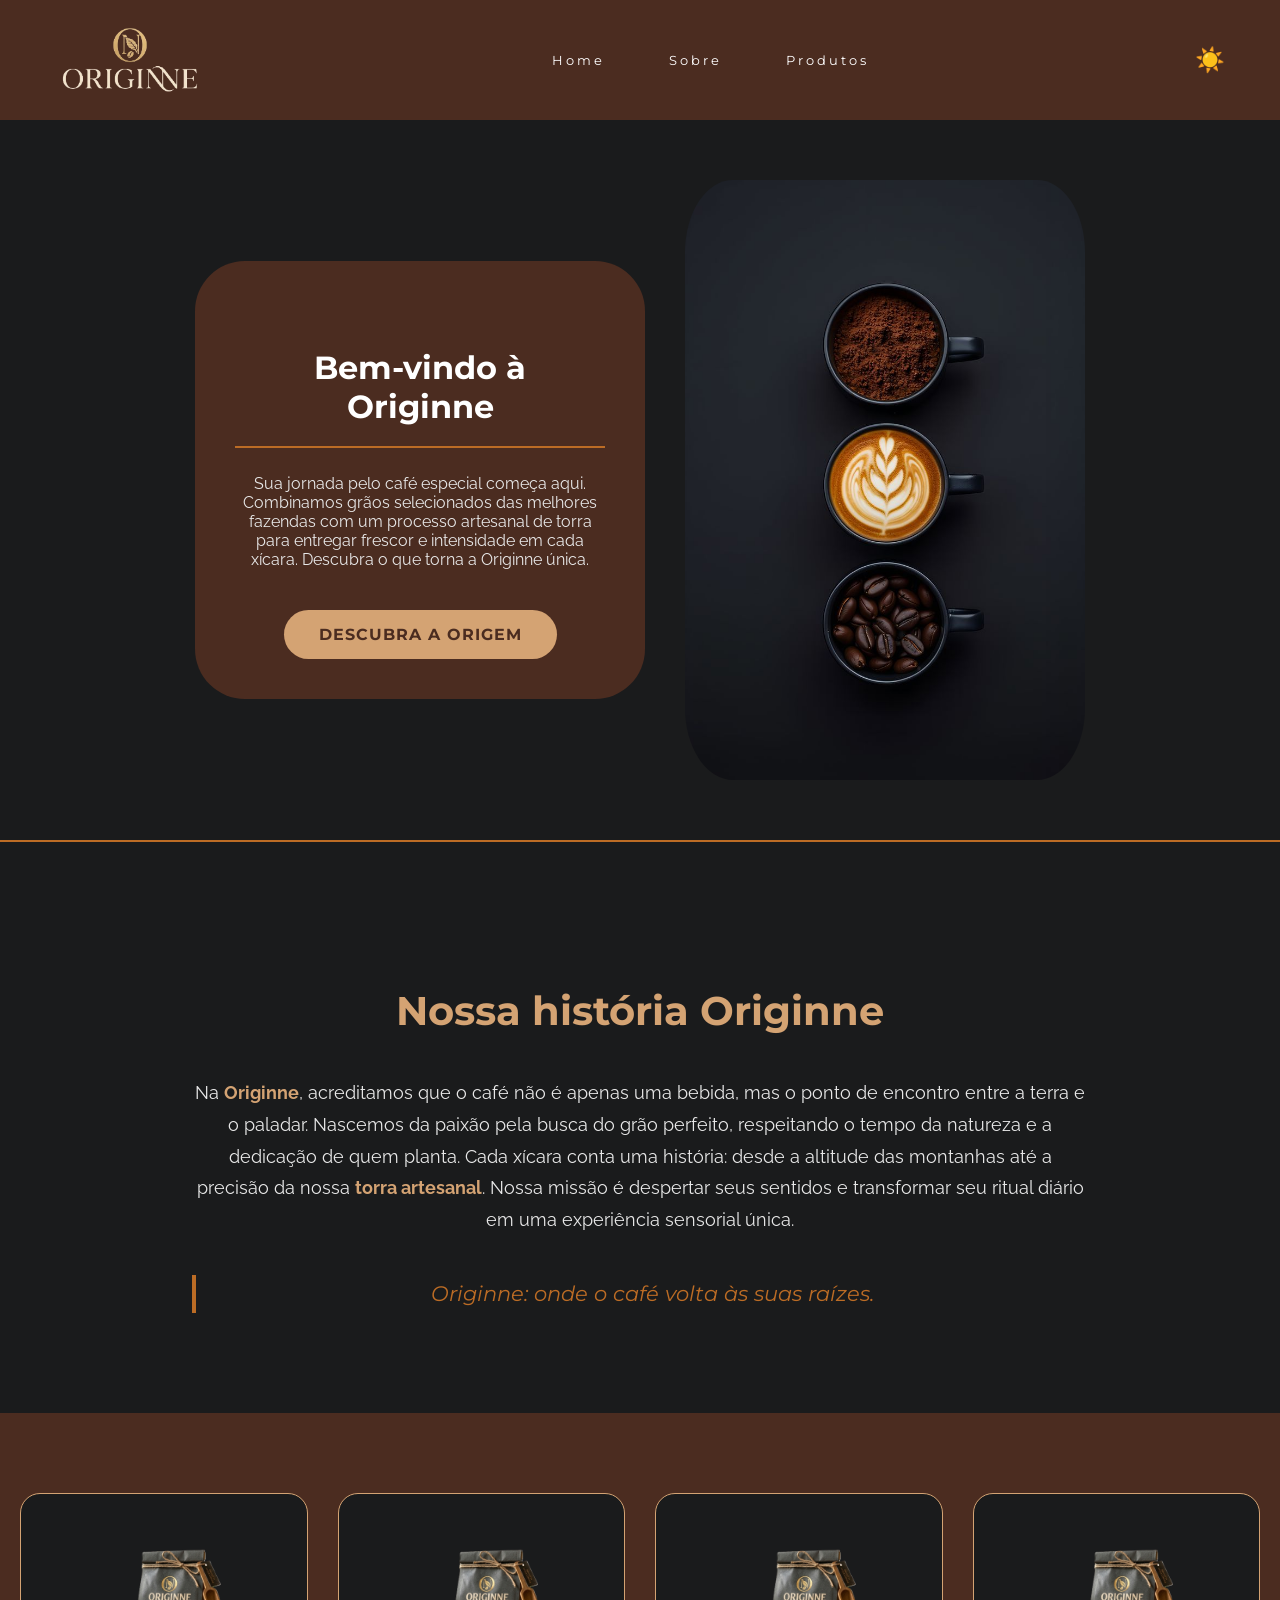
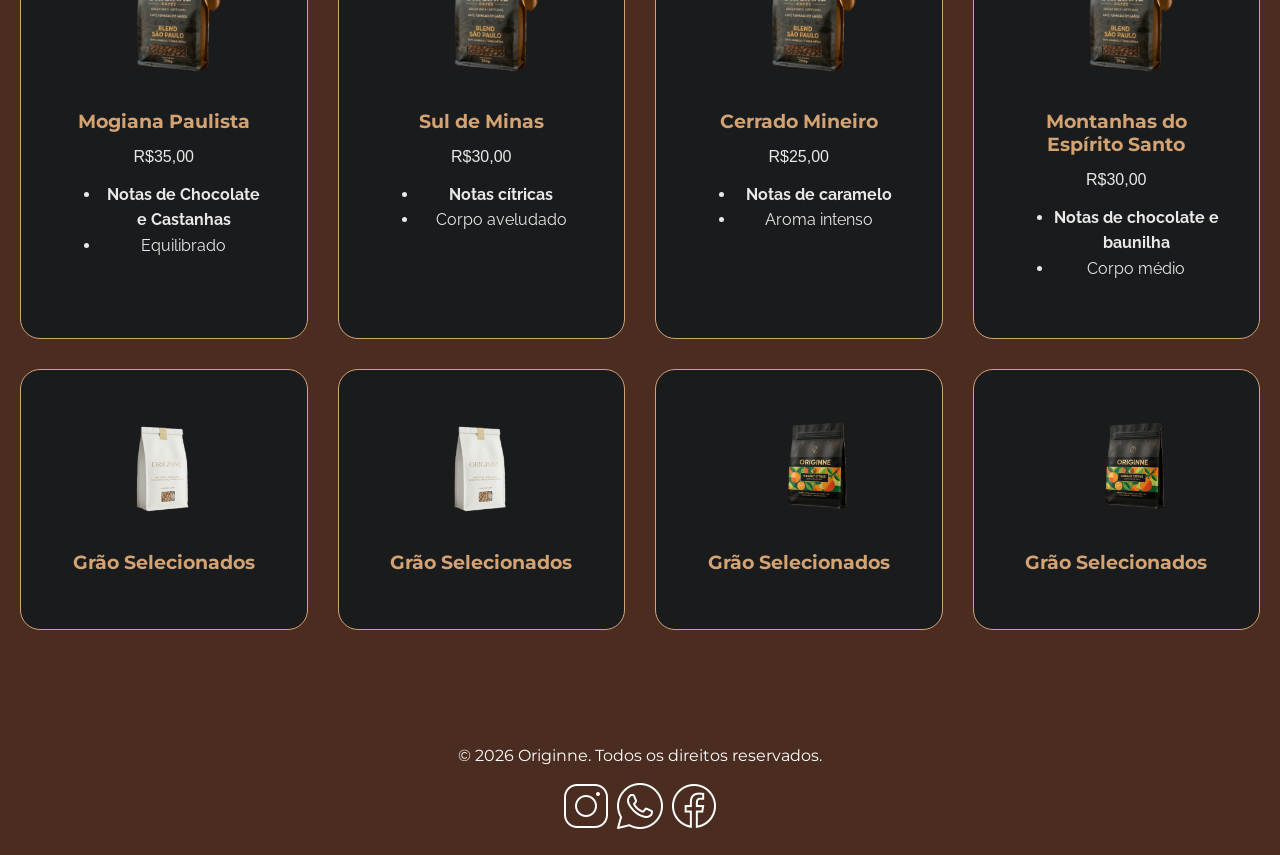
==== index.html @ 3bd1963b "Novos produtos" ====
<!DOCTYPE html>
<html lang="pt-br">
<head>
    <meta charset="UTF-8">
    <meta name="viewport" content="width=device-width, initial-scale=1.0">
    <link rel="stylesheet" href="style.css">
    <link rel = "icon" href="img/Originne Logo.png">
    <link rel="preconnect" href="https://fonts.googleapis.com">
    <link rel="preconnect" href="https://fonts.gstatic.com" crossorigin>
    <link href="https://fonts.googleapis.com/css2?family=Bitcount+Single:wght@100..900&family=Montserrat:ital,wght@0,100..900;1,100..900&family=Roboto+Condensed:ital,wght@0,100..900;1,100..900&display=swap" rel="stylesheet">
    <link href="https://fonts.googleapis.com/css2?family=Funnel+Sans:ital,wght@0,300..800;1,300..800&family=Raleway:ital,wght@0,100..900;1,100..900&display=swap" rel="stylesheet">
    <title>Originne</title>
</head>
<body>
    <script src="javascript.js" defer></script>
    <header>
        <div class = "Cabecalho">
            <img src="img/Originne Logo.png" alt="Logo do site">
                <nav class = "navegacao">
                    <a href="#home">Home</a>
                    <a href="#sobre">Sobre</a>
                    <a href="#produtos">Produtos</a>
                </nav>
                <button id="theme-toggle" class="theme-toggle" aria-label="Alternar modo escuro/claro">🌙</button>
        </div>
    </header>
    <section id = "home">
        <div class = "home-content">
            <h1>Bem-vindo à Originne</h1>
            <p class = "home-text">Sua jornada pelo café especial começa aqui. Combinamos grãos selecionados das melhores fazendas com um processo artesanal de torra para entregar frescor e intensidade em cada xícara. Descubra o que torna a Originne única.</p>
             <a href="#sobre" class="btn-main">Descubra a Origem</a>
        </div>
            <img src = "img/COFFEE.jpg" alt = "Imagem de Café">
    </section>
    <section id = "sobre">    
            <h2>Nossa história Originne</h2>
            <p>Na <span>Originne</span>, acreditamos que o café não é apenas uma bebida, mas o ponto de encontro entre a terra e o paladar. Nascemos da paixão pela busca do grão perfeito, respeitando o tempo da natureza e a dedicação de quem planta. Cada xícara conta uma história: desde a altitude das montanhas até a precisão da nossa <span>torra artesanal</span>. Nossa missão é despertar seus sentidos e transformar seu ritual diário em uma experiência sensorial única.</p>
            <div class="frase-efeito">
            Originne: onde o café volta às suas raízes.
        </div>
    </section>
    <section id = "produtos">
        <article class = "catag-item">
            <div class = "icone"><img src="img/Produto.png" alt="Grão de café"></div>
            <h3>Mogiana Paulista</h3>
            <div> R$35,00</div>
            <ul>
                <li><strong>Notas de Chocolate e Castanhas</strong></li>
                <li>Equilibrado</li>
            </ul>
        </article>
        <article class = "catag-item">
            <div class = "icone"><img src="img/Produto.png" alt = "fogo"></div> 
            <h3>Sul de Minas</h3>
            <div>R$30,00</div>
            <ul>
                <li><strong>Notas cítricas</strong></li>
                <li>Corpo aveludado</li>
            </ul>
        </article>
        <article class = "catag-item">
            <div class = "icone"><img src="img/Produto.png" alt = "Planeta Terra"></div>
             <h3>Cerrado Mineiro</h3>
             <div>R$25,00</div>
             <ul>
                <li><strong>Notas de caramelo</strong></li>
                <li>Aroma intenso</li>
             </ul>
        </article>
         <article class = "catag-item">
            <div class = "icone"><img src="img/Produto.png" alt="Grão de café"></div>
            <h3>Montanhas do Espírito Santo</h3>
            <div>R$30,00</div>
            <ul>
                <li><strong>Notas de chocolate e baunilha</strong></li>
                <li>Corpo médio</li>
            </ul>
        </article>
         <article class = "catag-item">
            <div class = "icone"><img src="img/Produto2.png" alt="Grão de café"></div>
            <h3>Grão Selecionados</h3>
        </article>
         <article class = "catag-item">
            <div class = "icone"><img src="img/Produto2.png" alt="Grão de café"></div>
            <h3>Grão Selecionados</h3>
        </article>
         <article class = "catag-item">
            <div class = "icone"><img src="img/Produto3.png" alt="Grão de café"></div>
            <h3>Grão Selecionados</h3>
        </article>
         <article class = "catag-item">
            <div class = "icone"><img src="img/Produto3.png" alt="Grão de café"></div>
            <h3>Grão Selecionados</h3>
        </article>
    </section>
        <footer>
            <p>&copy; 2026 Originne. Todos os direitos reservados.</p>
            <img src="img/icons8-instagram-50.png" alt = "Ícone do Instagram">
            <img src = "img/icons8-whatsapp-50.png" alt = "Ícone do WhatsApp">
            <img src = "img/icons8-facebook-novo-50.png" alt = "Ícone do Facebook">
        </footer>
</body>
</html>
---- style.css ----
:root[data-theme="dark"],
:root {
  /* Paleta de Cores - Café Especial (Dark Mode) */
  --main-color: #1a1b1c;      /* Preto Profundo (Fundo) */
  --primary-color: #4B2C20;   /* Marrom Profundo (Títulos) */
  --secondary-color: #D4A373; /* Bege Caramelo (Destaques) */
  --accent-color: #BC6C25;    /* Laranja Queimado (CTA/Promo) */
  --bg-body: #000000;         /* Off-white (Fundo) */
  --text-main: #E8E8E8;       /* Texto claro */
  --white: #ffffff;
}

:root[data-theme="light"] {
  /* Paleta de Cores - Modo Claro (Mantém Identidade) */
  --main-color: #F5F1ED;      /* Off-white quente (Fundo) */
  --primary-color: #8B5A3C;   /* Marrom mais claro */
  --secondary-color: #C68642; /* Bege mais vibrante */
  --accent-color: #D4814F;    /* Laranja mais visível */
  --bg-body: #FFFFFF;         /* Branco puro */
  --text-main: #2C2C2C;       /* Cinza muito escuro */
  --white: #1a1b1c;           /* Texto títulos */
}
*{
    box-sizing: border-box;
    scroll-behavior: smooth;
}
body{
    padding: 0;
    margin: 0;
    border: 0;
    background-color: var(--main-color);
    color: var(--text-main);
}
header {
    width: 100%;
    position: sticky;
    top: 0;
    z-index: 999;
}
#home{
    display: flex;
    align-items: center; /* Alinha verticalmente no centro */
    justify-content: center; /* Centraliza o conjunto na tela */
    flex-wrap: wrap;
    gap: 40px; /* Espaço entre o card e a imagem */
    min-height: 80vh; /* Garante que a seção ocupe boa parte da tela */
    padding: 40px 20px;
    position: relative;
}

#home > img{
    max-width: 100%;
    width: 400px;
    height: auto;
    border-radius: 12%;
    object-fit: cover;
    position: relative;
    z-index: 10;
    flex-shrink: 0;
    
}
.Cabecalho{
    background-color: var(--primary-color);
    color: var(--white);
    justify-content: space-between;
    align-items: center;
    display: flex;
    width: 100%;
    padding: 0 20px;
    box-sizing: border-box;
}
.Cabecalho img{
    height: 120px;
    width: auto;
}
.navegacao a{
    font-family: 'Montserrat', sans-serif;
    font-size: 0.8rem;
    font-weight: 400;
    letter-spacing: 3px;
    margin: 0 15px;
    padding: 20px 15px;
    text-decoration: none;
    color: var(--white);
    transition: color 0.3s ease;
    position: relative;
    z-index: 1000;
    display: inline-block;
}

/* Barra deslizante embaixo do link */
.navegacao a::after {
    content: '';
    position: absolute;
    bottom: 0;
    left: 50%;
    width: 0;
    height: 3px;
    background-color: var(--accent-color);
    transform: translateX(-50%);
    transition: width 0.4s cubic-bezier(0.25, 0.46, 0.45, 0.94);
}

.navegacao a:hover::after {
    width: 100%;
}

.navegacao a:hover{
    color: var(--accent-color);
}
.home-content{
   text-align: center;
    font-family: 'Montserrat', sans-serif;
    width: 100%;
    max-width: 450px; /* Melhor usar max-width para responsividade */
    background-color: var(--primary-color);
    border-radius: 50px; /* Bordas arredondadas mais suaves */
    padding: 40px;
    margin: 0; /* Remova o margin auto para o flexbox trabalhar */
}
.home-content h1{
    font-size: 2.0rem;
    padding:20px;
    color: var(--white);
    font-family:'Montserrat', sans-serif;
    border-bottom: 2px solid var(--accent-color);

}
.home-text{
    color: var(--text-main);
    font-family:'Raleway', sans-serif;
}
.btn-main {
    display: inline-block; 
    margin-top: 25px;   
    padding: 15px 35px;   
    background-color: var(--secondary-color); 
    color: var(--primary-color);  
    text-decoration: none;
    font-family: 'Montserrat', sans-serif;
    font-weight: 700;      
    text-transform: uppercase; 
    letter-spacing: 1px;   
    border-radius: 50px;   
    transition: all 0.3s ease; 
}

.btn-main:hover {
    background-color: var(--accent-color); 
    color: var(--white);                   
    transform: scale(1.05);               
}

/* Responsividade para telas menores */
@media (max-width: 768px) {
    #home {
        flex-direction: column;
    }
    
    #home > img{
        width: 280px;
    }
}

@media (max-width: 480px) {
    #home > img{
        width: 100%;
        max-width: 280px;
    }
}
   
#sobre{
    background-color: var(--main-color);
    text-align: center;
    font-family: 'Montserrat', sans-serif;
    padding: 100px 15%;
    line-height:1.8;
    place-content: center;
    color: var(--text-main);
    border-top: 2px solid var(--accent-color);
}
#sobre h2{
    font-family:'Montserrat', sans-serif;
    font-size: 2.5rem;
    margin-bottom: 30px;
    color: var(--secondary-color);
    text-align: center;
}
#sobre p{
    font-family:'Raleway', sans-serif;
    font-size: 1.1rem;
    color: var(--text-main);
    margin-bottom: 20px;
}
#sobre p span{
    color: var(--secondary-color);
    font-weight: bold;
}
.frase-efeito{
    font-style: italic;
    font-size: 1.3rem;
    color: var(--accent-color);
    margin-top: 40px;
    border-left: 4px solid var(--accent-color);
    padding-left: 20px;
}

#produtos{
    display: grid;
    grid-template-columns: repeat(auto-fit, minmax(250px, 1fr));
    gap:30px;
    padding: 80px 20px;
    background-color: var(--primary-color);
}
.catag-item{
    background-color: var(--main-color); 
    padding: 40px;
    text-align: center;
    border-radius: 20px;
    border: 1px solid var(--secondary-color);  
    transition: border-color 0.3s;
}
.catag-item:hover{
    border-color: var(--accent-color); 
}
.catag-item .icone{
    font-size: 2.5rem;   
    margin-bottom: 20px;
    position: relative;
    z-index: 10;
}
.catag-item .icone img{
    width: 100%;
    height: auto;
    max-width: 650px;
    position: relative;
    z-index: 10;
}
.catag-item h3{
    color: var(--secondary-color);
    font-family: 'Montserrat', sans-serif;
    margin-bottom: 15px;
}
article > div{
    color: var(--text-main);
    font-family: 'Monteserrat', sans-serif;
}
.catag-item li{
    color: var(--text-main);
    font-family: 'Raleway', sans-serif;
    line-height: 1.6;
}
footer{
    background-color: var(--primary-color);
    color: var(--white);
    text-align: center;
    padding: 20px 0;
    font-family: 'Montserrat', sans-serif;
    margin-top: 40px solid var(--accent-color);
}
footer img:hover{
    transform: scale(1.1);
    transition: transform 0.3s ease;
}

/* Botão Toggle Tema */
.theme-toggle {
    background: none;
    border: none;
    font-size: 1.5rem;
    cursor: pointer;
    padding: 10px 15px;
    margin-right: 20px;
    transition: transform 0.3s ease;
    color: var(--white);
}

.theme-toggle:hover {
    transform: rotate(20deg);
}

/* Transição suave entre temas */
body, 
header, 
h1, h2, h3,
p, 
a,
section,
article,
div {
    transition: background-color 0.3s ease, color 0.3s ease, border-color 0.3s ease;
}
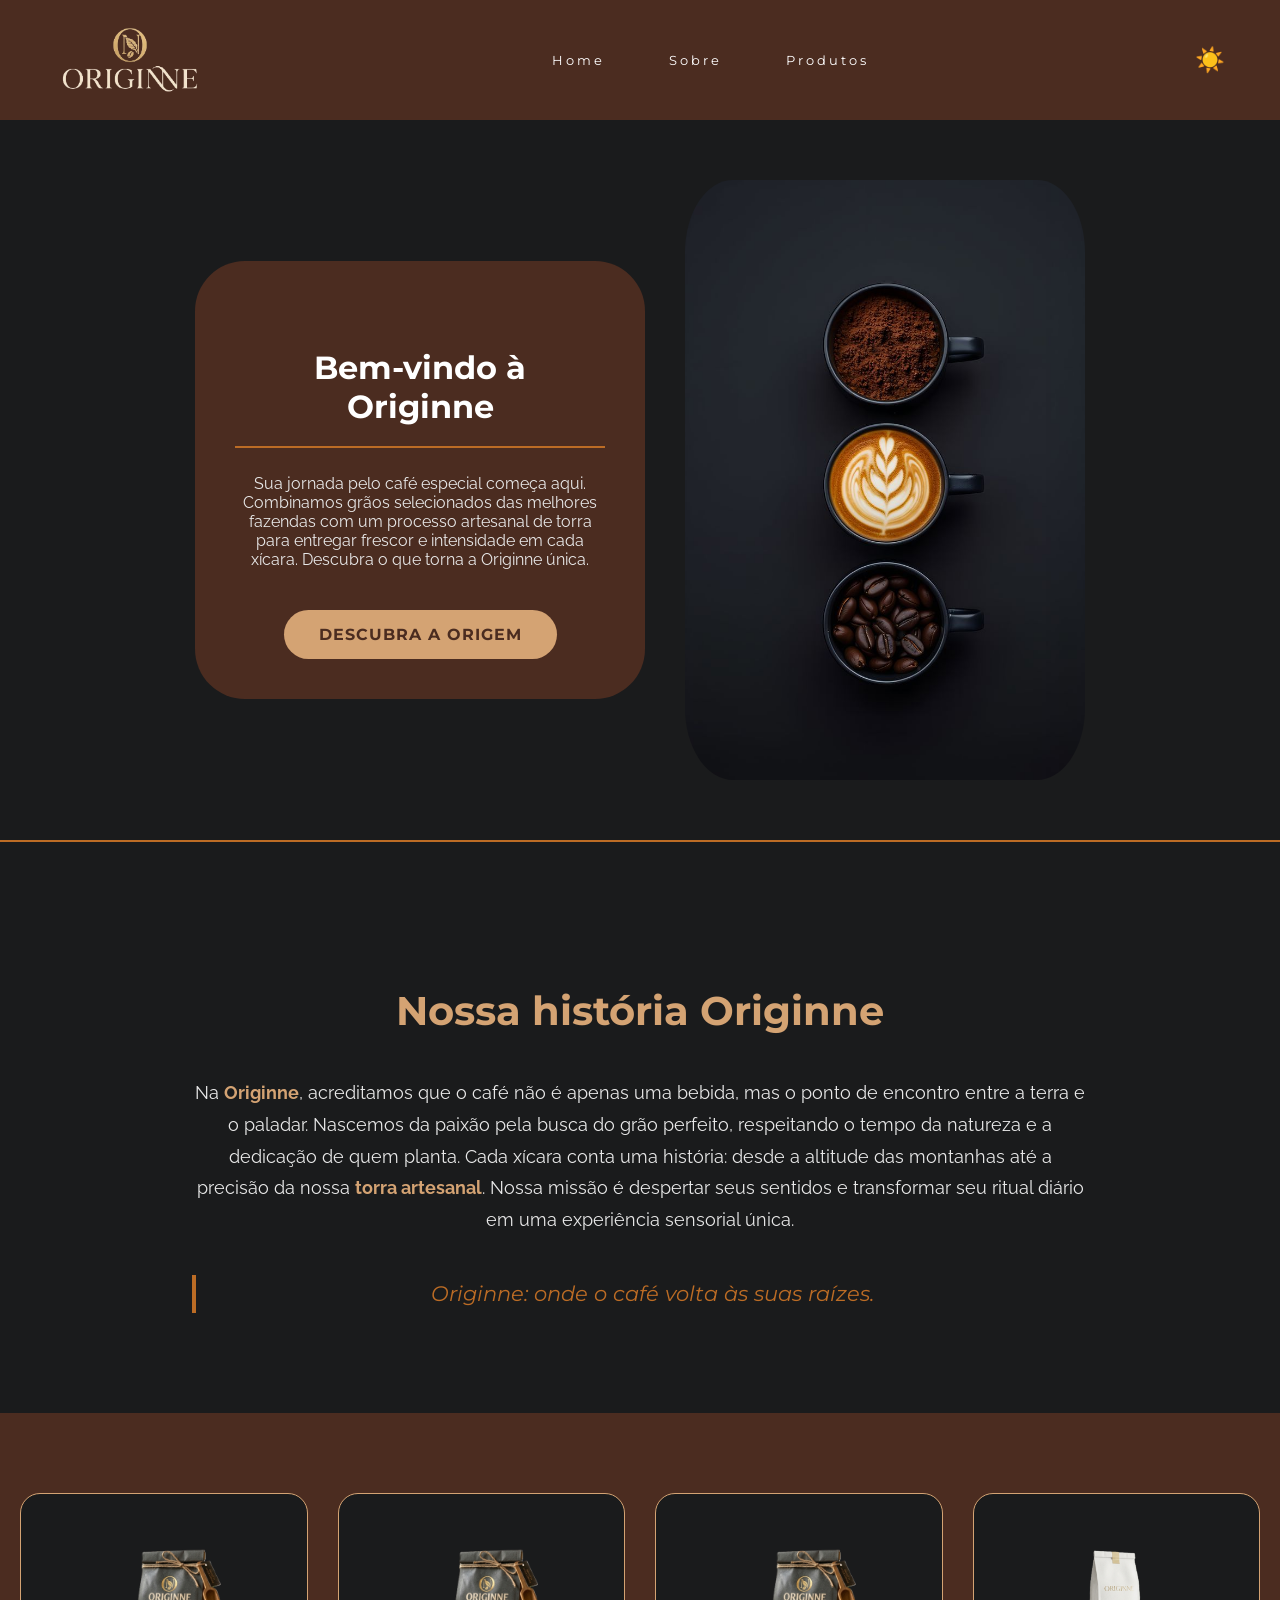
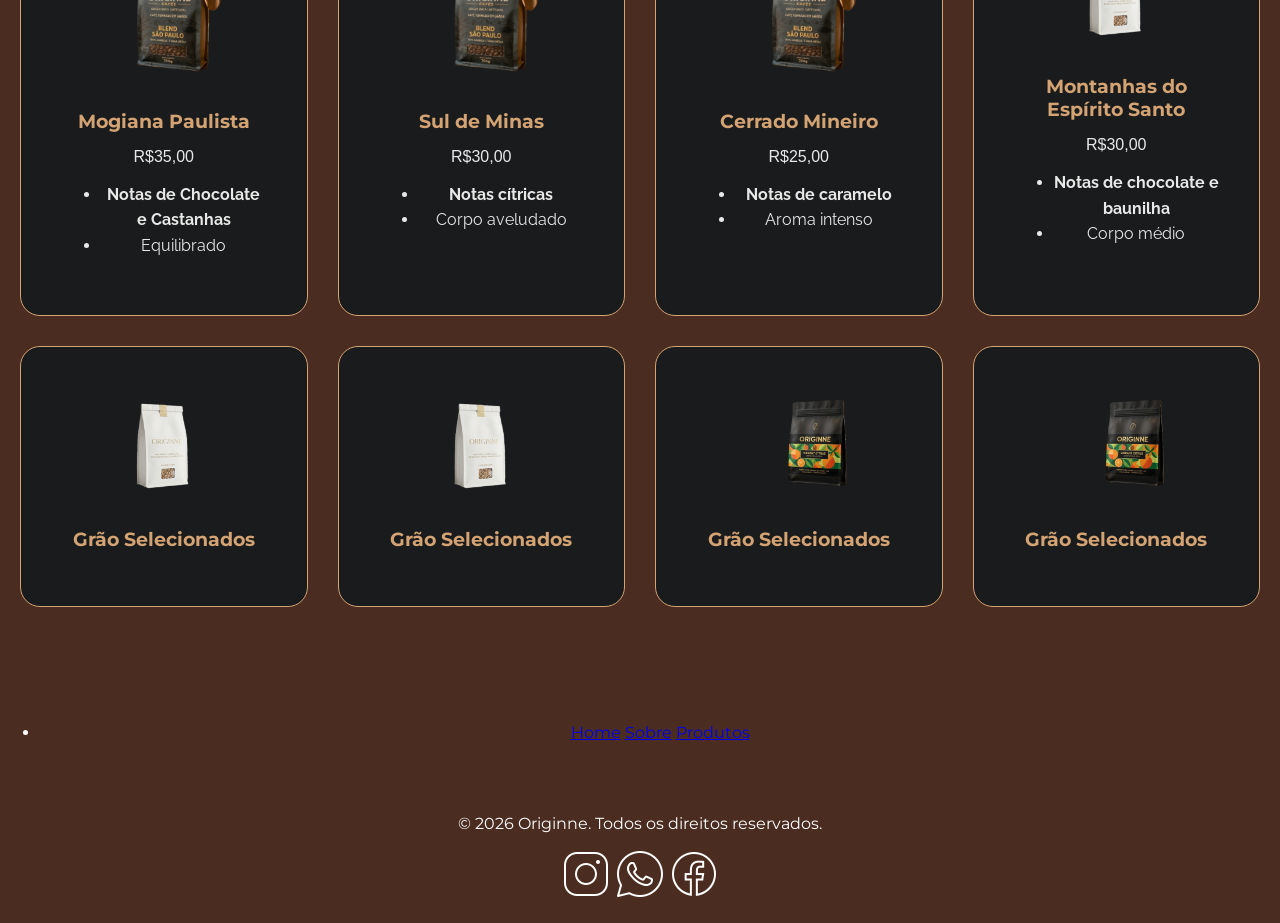
==== commit 96706ecd: "hover em img e footer" ====
--- a/index.html
+++ b/index.html
@@ -68,7 +68,7 @@
              </ul>
         </article>
          <article class = "catag-item">
-            <div class = "icone"><img src="img/Produto.png" alt="Grão de café"></div>
+            <div class = "icone"><img src="img/Produto2.png" alt="Grão de café"></div>
             <h3>Montanhas do Espírito Santo</h3>
             <div>R$30,00</div>
             <ul>
@@ -93,6 +93,19 @@
             <h3>Grão Selecionados</h3>
         </article>
     </section>
+    <section>
+        <div class="foot">
+            <footer>
+                <ul>
+                    <li>
+                        <a href="#">Home</a>
+                        <a href="#">Sobre</a>
+                        <a href="#">Produtos</a>
+                    </li>
+                </ul>
+            </footer>
+        </div>
+    </section>
         <footer>
             <p>&copy; 2026 Originne. Todos os direitos reservados.</p>
             <img src="img/icons8-instagram-50.png" alt = "Ícone do Instagram">
--- a/style.css
+++ b/style.css
@@ -250,6 +250,11 @@
     font-family: 'Raleway', sans-serif;
     line-height: 1.6;
 }
+
+.catag-item img:hover{
+    transform:scale(1.10);
+}
+
 footer{
     background-color: var(--primary-color);
     color: var(--white);
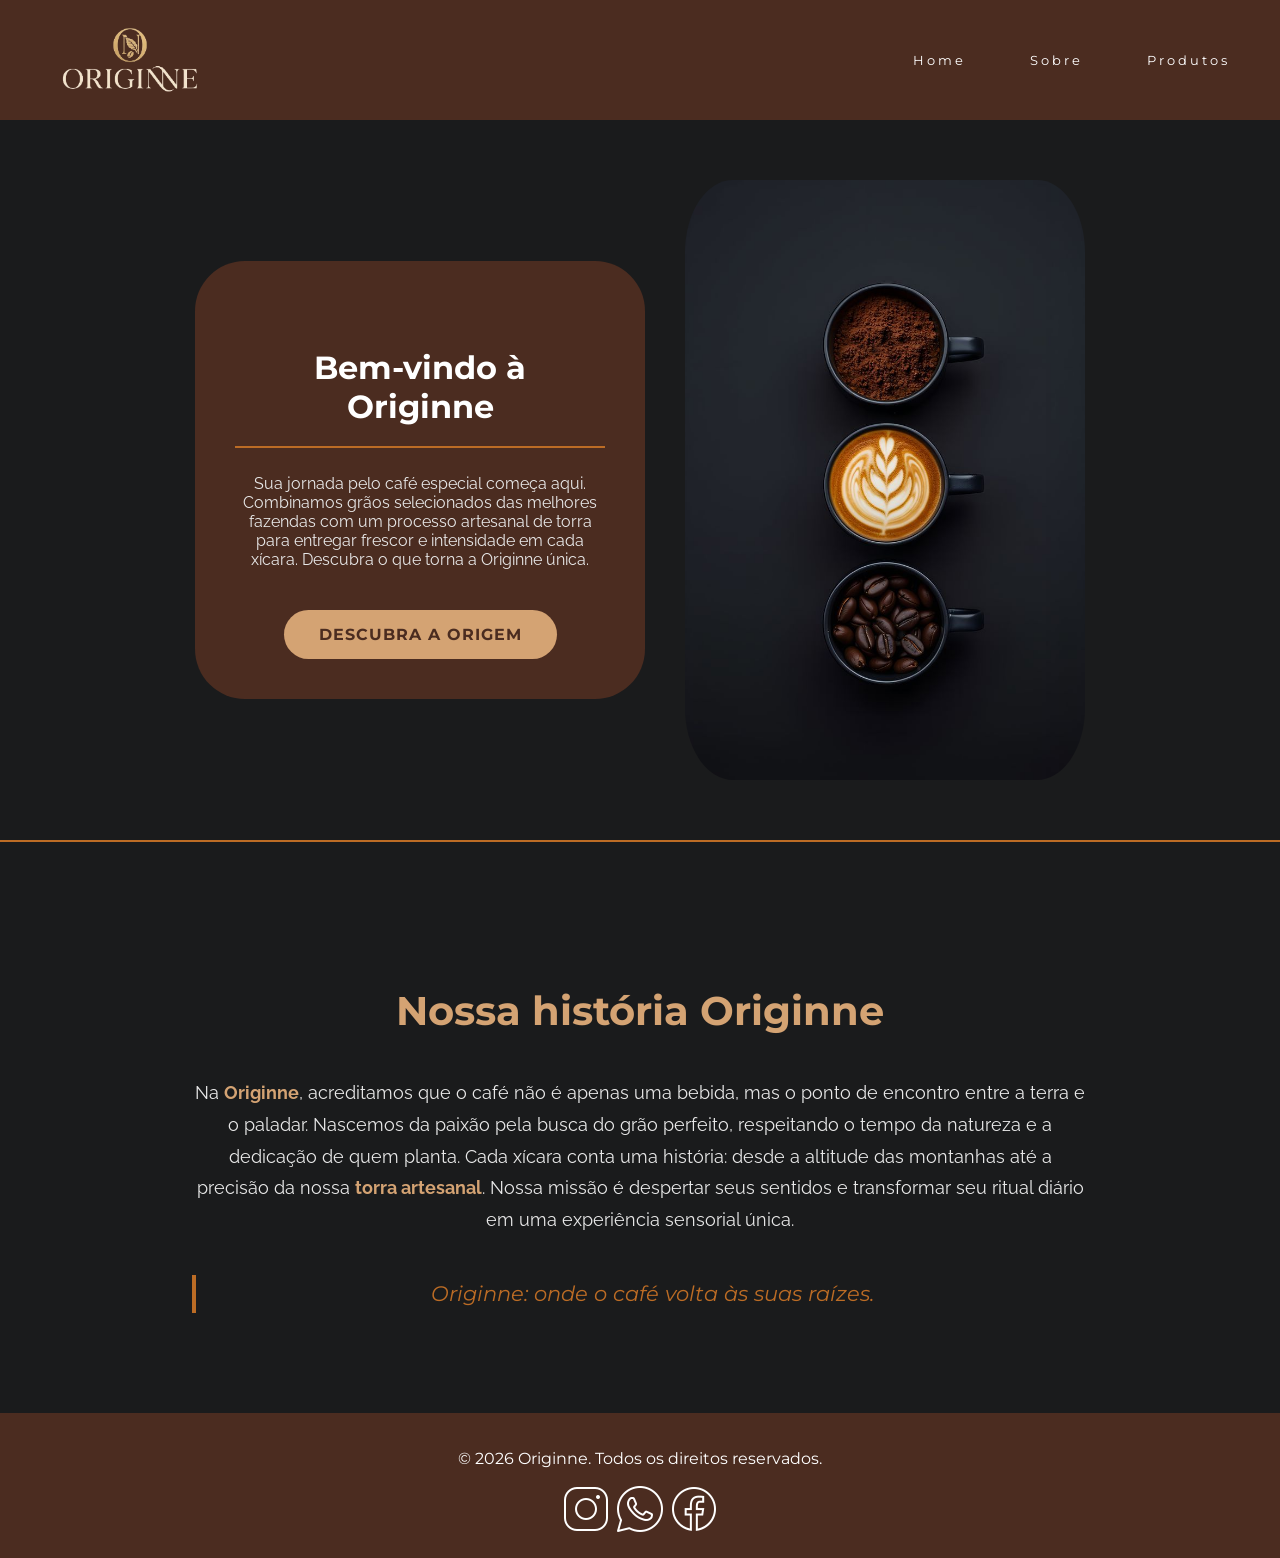
==== commit 0b8bd30a: "Inserção page produtos" ====
--- a/index.html
+++ b/index.html
@@ -19,9 +19,8 @@
                 <nav class = "navegacao">
                     <a href="#home">Home</a>
                     <a href="#sobre">Sobre</a>
-                    <a href="#produtos">Produtos</a>
+                    <a href="produtos.html">Produtos</a>
                 </nav>
-                <button id="theme-toggle" class="theme-toggle" aria-label="Alternar modo escuro/claro">🌙</button>
         </div>
     </header>
     <section id = "home">
@@ -39,73 +38,6 @@
             Originne: onde o café volta às suas raízes.
         </div>
     </section>
-    <section id = "produtos">
-        <article class = "catag-item">
-            <div class = "icone"><img src="img/Produto.png" alt="Grão de café"></div>
-            <h3>Mogiana Paulista</h3>
-            <div> R$35,00</div>
-            <ul>
-                <li><strong>Notas de Chocolate e Castanhas</strong></li>
-                <li>Equilibrado</li>
-            </ul>
-        </article>
-        <article class = "catag-item">
-            <div class = "icone"><img src="img/Produto.png" alt = "fogo"></div> 
-            <h3>Sul de Minas</h3>
-            <div>R$30,00</div>
-            <ul>
-                <li><strong>Notas cítricas</strong></li>
-                <li>Corpo aveludado</li>
-            </ul>
-        </article>
-        <article class = "catag-item">
-            <div class = "icone"><img src="img/Produto.png" alt = "Planeta Terra"></div>
-             <h3>Cerrado Mineiro</h3>
-             <div>R$25,00</div>
-             <ul>
-                <li><strong>Notas de caramelo</strong></li>
-                <li>Aroma intenso</li>
-             </ul>
-        </article>
-         <article class = "catag-item">
-            <div class = "icone"><img src="img/Produto2.png" alt="Grão de café"></div>
-            <h3>Montanhas do Espírito Santo</h3>
-            <div>R$30,00</div>
-            <ul>
-                <li><strong>Notas de chocolate e baunilha</strong></li>
-                <li>Corpo médio</li>
-            </ul>
-        </article>
-         <article class = "catag-item">
-            <div class = "icone"><img src="img/Produto2.png" alt="Grão de café"></div>
-            <h3>Grão Selecionados</h3>
-        </article>
-         <article class = "catag-item">
-            <div class = "icone"><img src="img/Produto2.png" alt="Grão de café"></div>
-            <h3>Grão Selecionados</h3>
-        </article>
-         <article class = "catag-item">
-            <div class = "icone"><img src="img/Produto3.png" alt="Grão de café"></div>
-            <h3>Grão Selecionados</h3>
-        </article>
-         <article class = "catag-item">
-            <div class = "icone"><img src="img/Produto3.png" alt="Grão de café"></div>
-            <h3>Grão Selecionados</h3>
-        </article>
-    </section>
-    <section>
-        <div class="foot">
-            <footer>
-                <ul>
-                    <li>
-                        <a href="#">Home</a>
-                        <a href="#">Sobre</a>
-                        <a href="#">Produtos</a>
-                    </li>
-                </ul>
-            </footer>
-        </div>
-    </section>
         <footer>
             <p>&copy; 2026 Originne. Todos os direitos reservados.</p>
             <img src="img/icons8-instagram-50.png" alt = "Ícone do Instagram">
--- a/style.css
+++ b/style.css
@@ -250,11 +250,6 @@
     font-family: 'Raleway', sans-serif;
     line-height: 1.6;
 }
-
-.catag-item img:hover{
-    transform:scale(1.10);
-}
-
 footer{
     background-color: var(--primary-color);
     color: var(--white);
@@ -267,31 +262,3 @@
     transform: scale(1.1);
     transition: transform 0.3s ease;
 }
-
-/* Botão Toggle Tema */
-.theme-toggle {
-    background: none;
-    border: none;
-    font-size: 1.5rem;
-    cursor: pointer;
-    padding: 10px 15px;
-    margin-right: 20px;
-    transition: transform 0.3s ease;
-    color: var(--white);
-}
-
-.theme-toggle:hover {
-    transform: rotate(20deg);
-}
-
-/* Transição suave entre temas */
-body, 
-header, 
-h1, h2, h3,
-p, 
-a,
-section,
-article,
-div {
-    transition: background-color 0.3s ease, color 0.3s ease, border-color 0.3s ease;
-}
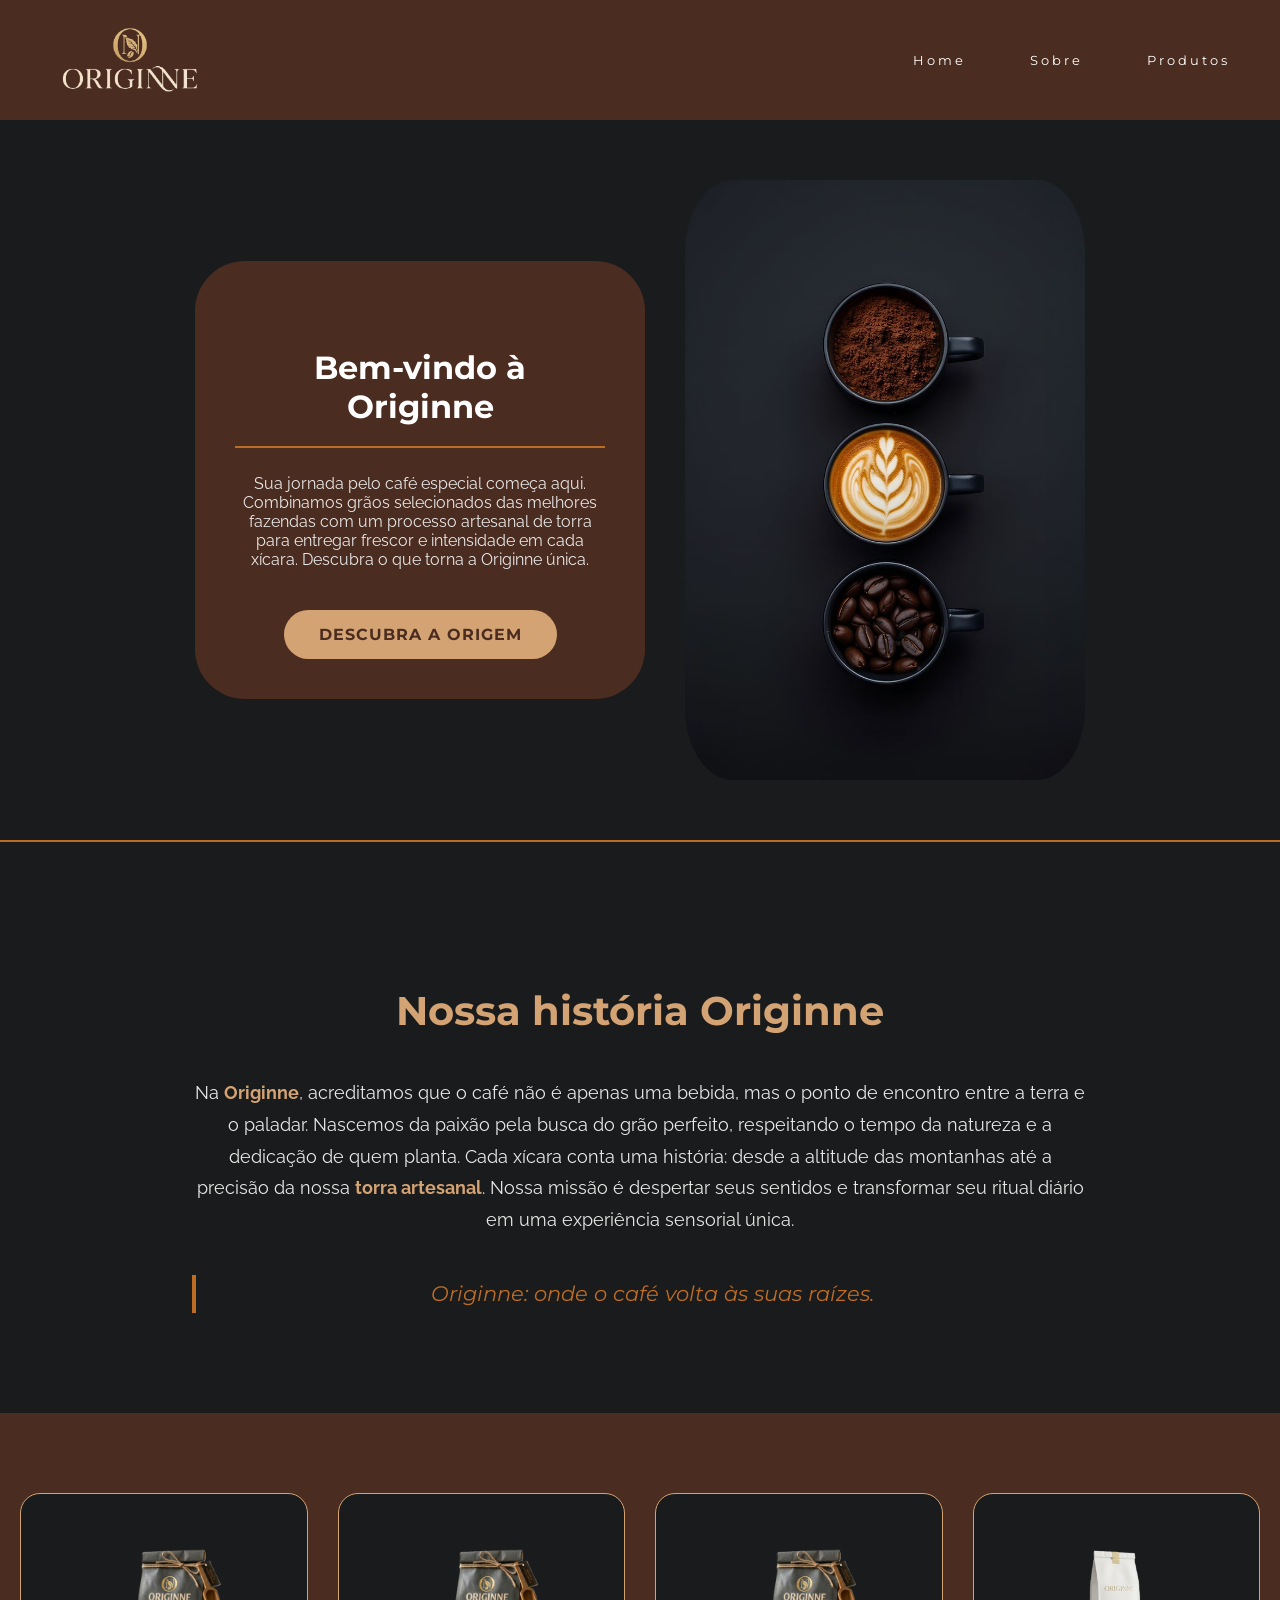
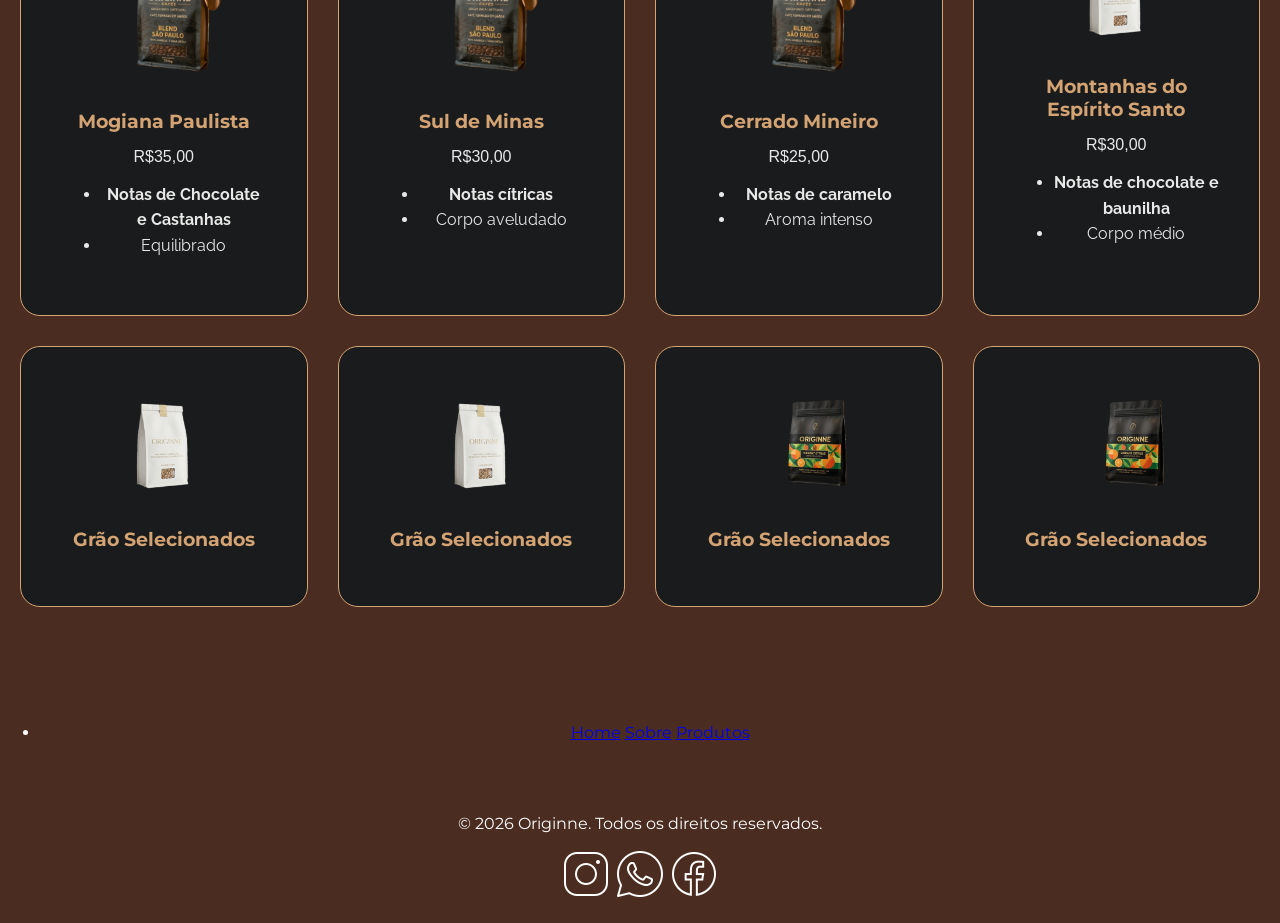
==== commit ca08ba89: "Merge branch" ====
--- a/index.html
+++ b/index.html
@@ -38,6 +38,73 @@
             Originne: onde o café volta às suas raízes.
         </div>
     </section>
+    <section id = "produtos">
+        <article class = "catag-item">
+            <div class = "icone"><img src="img/Produto.png" alt="Grão de café"></div>
+            <h3>Mogiana Paulista</h3>
+            <div> R$35,00</div>
+            <ul>
+                <li><strong>Notas de Chocolate e Castanhas</strong></li>
+                <li>Equilibrado</li>
+            </ul>
+        </article>
+        <article class = "catag-item">
+            <div class = "icone"><img src="img/Produto.png" alt = "fogo"></div> 
+            <h3>Sul de Minas</h3>
+            <div>R$30,00</div>
+            <ul>
+                <li><strong>Notas cítricas</strong></li>
+                <li>Corpo aveludado</li>
+            </ul>
+        </article>
+        <article class = "catag-item">
+            <div class = "icone"><img src="img/Produto.png" alt = "Planeta Terra"></div>
+             <h3>Cerrado Mineiro</h3>
+             <div>R$25,00</div>
+             <ul>
+                <li><strong>Notas de caramelo</strong></li>
+                <li>Aroma intenso</li>
+             </ul>
+        </article>
+         <article class = "catag-item">
+            <div class = "icone"><img src="img/Produto2.png" alt="Grão de café"></div>
+            <h3>Montanhas do Espírito Santo</h3>
+            <div>R$30,00</div>
+            <ul>
+                <li><strong>Notas de chocolate e baunilha</strong></li>
+                <li>Corpo médio</li>
+            </ul>
+        </article>
+         <article class = "catag-item">
+            <div class = "icone"><img src="img/Produto2.png" alt="Grão de café"></div>
+            <h3>Grão Selecionados</h3>
+        </article>
+         <article class = "catag-item">
+            <div class = "icone"><img src="img/Produto2.png" alt="Grão de café"></div>
+            <h3>Grão Selecionados</h3>
+        </article>
+         <article class = "catag-item">
+            <div class = "icone"><img src="img/Produto3.png" alt="Grão de café"></div>
+            <h3>Grão Selecionados</h3>
+        </article>
+         <article class = "catag-item">
+            <div class = "icone"><img src="img/Produto3.png" alt="Grão de café"></div>
+            <h3>Grão Selecionados</h3>
+        </article>
+    </section>
+    <section>
+        <div class="foot">
+            <footer>
+                <ul>
+                    <li>
+                        <a href="#">Home</a>
+                        <a href="#">Sobre</a>
+                        <a href="#">Produtos</a>
+                    </li>
+                </ul>
+            </footer>
+        </div>
+    </section>
         <footer>
             <p>&copy; 2026 Originne. Todos os direitos reservados.</p>
             <img src="img/icons8-instagram-50.png" alt = "Ícone do Instagram">
--- a/style.css
+++ b/style.css
@@ -250,6 +250,11 @@
     font-family: 'Raleway', sans-serif;
     line-height: 1.6;
 }
+
+.catag-item img:hover{
+    transform:scale(1.10);
+}
+
 footer{
     background-color: var(--primary-color);
     color: var(--white);
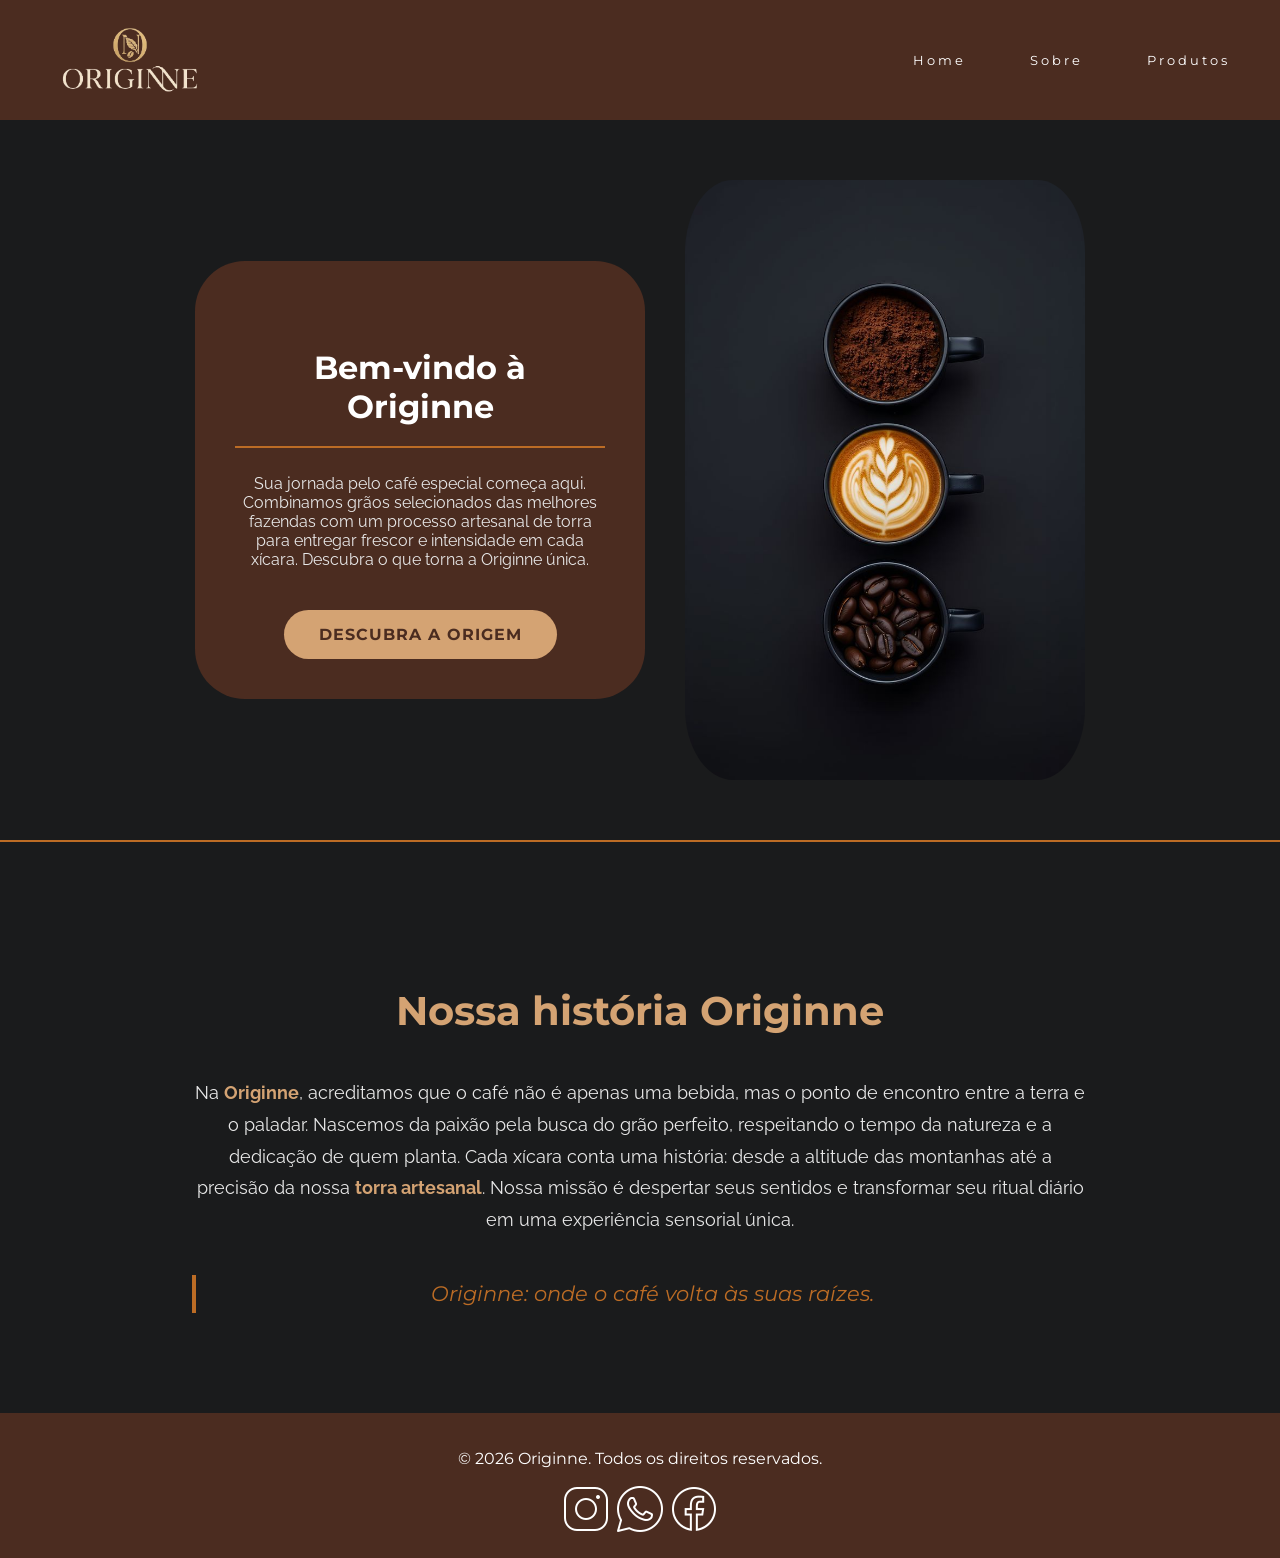
==== commit 3adfb7c9: "Produtos" ====
--- a/index.html
+++ b/index.html
@@ -38,78 +38,15 @@
             Originne: onde o café volta às suas raízes.
         </div>
     </section>
-    <section id = "produtos">
-        <article class = "catag-item">
-            <div class = "icone"><img src="img/Produto.png" alt="Grão de café"></div>
-            <h3>Mogiana Paulista</h3>
-            <div> R$35,00</div>
-            <ul>
-                <li><strong>Notas de Chocolate e Castanhas</strong></li>
-                <li>Equilibrado</li>
-            </ul>
-        </article>
-        <article class = "catag-item">
-            <div class = "icone"><img src="img/Produto.png" alt = "fogo"></div> 
-            <h3>Sul de Minas</h3>
-            <div>R$30,00</div>
-            <ul>
-                <li><strong>Notas cítricas</strong></li>
-                <li>Corpo aveludado</li>
-            </ul>
-        </article>
-        <article class = "catag-item">
-            <div class = "icone"><img src="img/Produto.png" alt = "Planeta Terra"></div>
-             <h3>Cerrado Mineiro</h3>
-             <div>R$25,00</div>
-             <ul>
-                <li><strong>Notas de caramelo</strong></li>
-                <li>Aroma intenso</li>
-             </ul>
-        </article>
-         <article class = "catag-item">
-            <div class = "icone"><img src="img/Produto2.png" alt="Grão de café"></div>
-            <h3>Montanhas do Espírito Santo</h3>
-            <div>R$30,00</div>
-            <ul>
-                <li><strong>Notas de chocolate e baunilha</strong></li>
-                <li>Corpo médio</li>
-            </ul>
-        </article>
-         <article class = "catag-item">
-            <div class = "icone"><img src="img/Produto2.png" alt="Grão de café"></div>
-            <h3>Grão Selecionados</h3>
-        </article>
-         <article class = "catag-item">
-            <div class = "icone"><img src="img/Produto2.png" alt="Grão de café"></div>
-            <h3>Grão Selecionados</h3>
-        </article>
-         <article class = "catag-item">
-            <div class = "icone"><img src="img/Produto3.png" alt="Grão de café"></div>
-            <h3>Grão Selecionados</h3>
-        </article>
-         <article class = "catag-item">
-            <div class = "icone"><img src="img/Produto3.png" alt="Grão de café"></div>
-            <h3>Grão Selecionados</h3>
-        </article>
-    </section>
     <section>
         <div class="foot">
-            <footer>
-                <ul>
-                    <li>
-                        <a href="#">Home</a>
-                        <a href="#">Sobre</a>
-                        <a href="#">Produtos</a>
-                    </li>
-                </ul>
-            </footer>
+                <footer>
+                    <p>&copy; 2026 Originne. Todos os direitos reservados.</p>
+                    <img src="img/icons8-instagram-50.png" alt = "Ícone do Instagram">
+                    <img src = "img/icons8-whatsapp-50.png" alt = "Ícone do WhatsApp">
+                    <img src = "img/icons8-facebook-novo-50.png" alt = "Ícone do Facebook">
+                </footer>
         </div>
     </section>
-        <footer>
-            <p>&copy; 2026 Originne. Todos os direitos reservados.</p>
-            <img src="img/icons8-instagram-50.png" alt = "Ícone do Instagram">
-            <img src = "img/icons8-whatsapp-50.png" alt = "Ícone do WhatsApp">
-            <img src = "img/icons8-facebook-novo-50.png" alt = "Ícone do Facebook">
-        </footer>
 </body>
 </html>
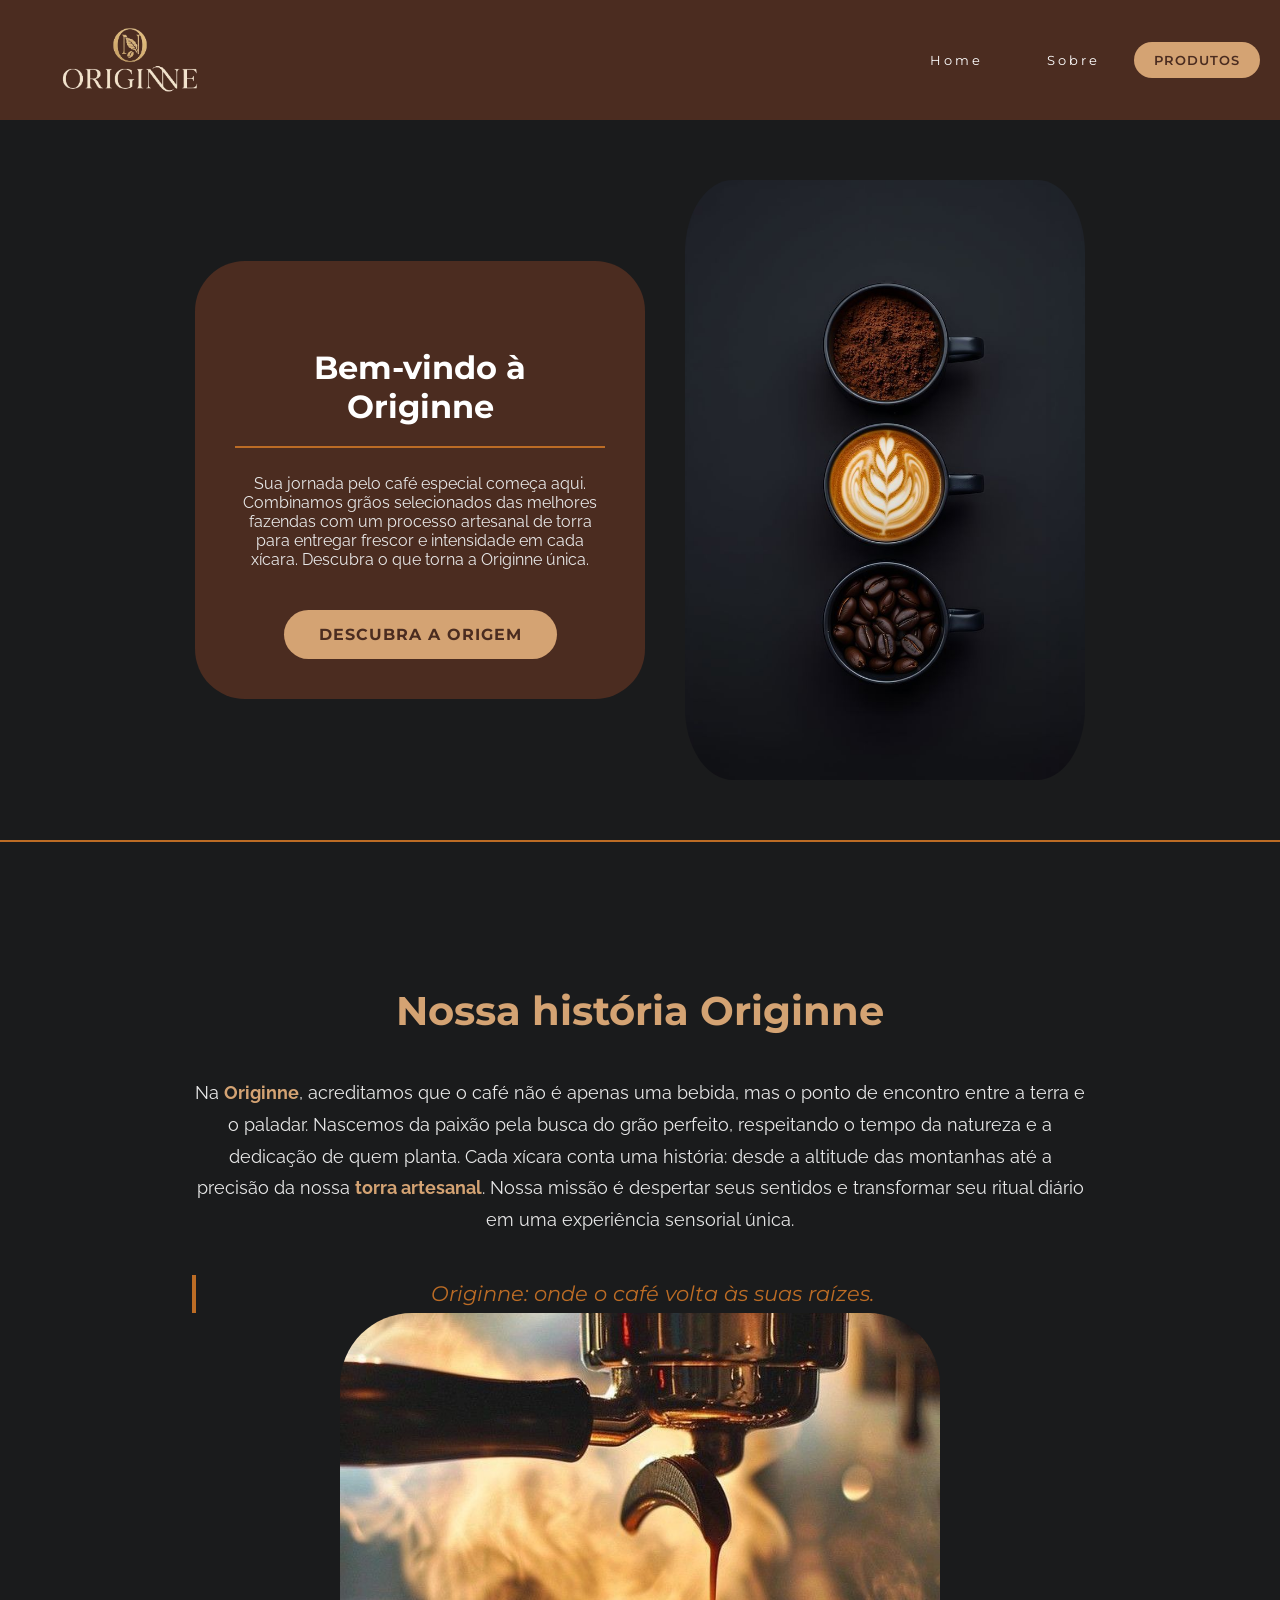
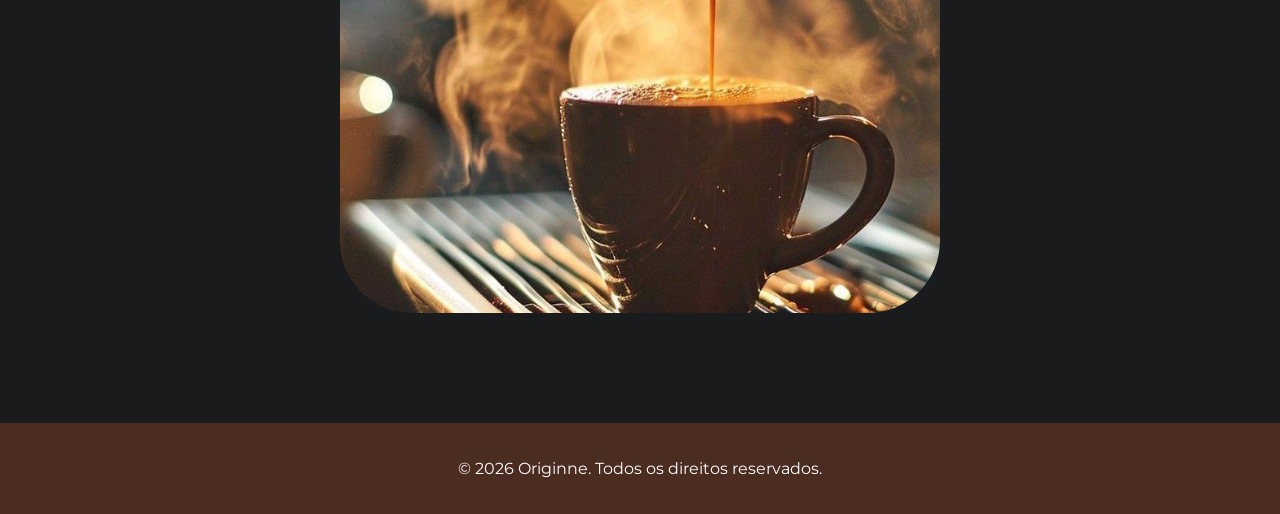
==== commit 2d87e39f: "Atualização" ====
--- a/index.html
+++ b/index.html
@@ -19,7 +19,7 @@
                 <nav class = "navegacao">
                     <a href="#home">Home</a>
                     <a href="#sobre">Sobre</a>
-                    <a href="produtos.html">Produtos</a>
+                    <button onclick="window.location.href='produtos.html'">Produtos</button>
                 </nav>
         </div>
     </header>
@@ -35,17 +35,16 @@
             <h2>Nossa história Originne</h2>
             <p>Na <span>Originne</span>, acreditamos que o café não é apenas uma bebida, mas o ponto de encontro entre a terra e o paladar. Nascemos da paixão pela busca do grão perfeito, respeitando o tempo da natureza e a dedicação de quem planta. Cada xícara conta uma história: desde a altitude das montanhas até a precisão da nossa <span>torra artesanal</span>. Nossa missão é despertar seus sentidos e transformar seu ritual diário em uma experiência sensorial única.</p>
             <div class="frase-efeito">
-            Originne: onde o café volta às suas raízes.
-        </div>
+                Originne: onde o café volta às suas raízes.
+            </div>
+            <img src="img/cafe.jpeg" alt="Café" class="preparacafe">
     </section>
+    
     <section>
         <div class="foot">
-                <footer>
-                    <p>&copy; 2026 Originne. Todos os direitos reservados.</p>
-                    <img src="img/icons8-instagram-50.png" alt = "Ícone do Instagram">
-                    <img src = "img/icons8-whatsapp-50.png" alt = "Ícone do WhatsApp">
-                    <img src = "img/icons8-facebook-novo-50.png" alt = "Ícone do Facebook">
-                </footer>
+            <footer>
+                <p>&copy; 2026 Originne. Todos os direitos reservados.</p>
+            </footer>
         </div>
     </section>
 </body>
--- a/style.css
+++ b/style.css
@@ -1,4 +1,3 @@
-:root[data-theme="dark"],
 :root {
   /* Paleta de Cores - Café Especial (Dark Mode) */
   --main-color: #1a1b1c;      /* Preto Profundo (Fundo) */
@@ -8,17 +7,6 @@
   --bg-body: #000000;         /* Off-white (Fundo) */
   --text-main: #E8E8E8;       /* Texto claro */
   --white: #ffffff;
-}
-
-:root[data-theme="light"] {
-  /* Paleta de Cores - Modo Claro (Mantém Identidade) */
-  --main-color: #F5F1ED;      /* Off-white quente (Fundo) */
-  --primary-color: #8B5A3C;   /* Marrom mais claro */
-  --secondary-color: #C68642; /* Bege mais vibrante */
-  --accent-color: #D4814F;    /* Laranja mais visível */
-  --bg-body: #FFFFFF;         /* Branco puro */
-  --text-main: #2C2C2C;       /* Cinza muito escuro */
-  --white: #1a1b1c;           /* Texto títulos */
 }
 *{
     box-sizing: border-box;
@@ -72,6 +60,26 @@
 .Cabecalho img{
     height: 120px;
     width: auto;
+}
+
+.Cabecalho button{
+    background-color: var(--secondary-color);
+    color: var(--primary-color);
+    border: none;
+    padding: 10px 20px;
+    font-family: 'Montserrat', sans-serif;
+    font-weight: 600;
+    text-transform: uppercase;
+    letter-spacing: 1px;
+    border-radius: 20px;
+    cursor: pointer;
+    transition: all 0.3s ease;
+}
+
+.Cabecalho button:hover{
+    background-color: var(--accent-color);
+    color: var(--white);
+    transform: scale(1.05);
 }
 .navegacao a{
     font-family: 'Montserrat', sans-serif;
@@ -205,56 +213,6 @@
     padding-left: 20px;
 }
 
-#produtos{
-    display: grid;
-    grid-template-columns: repeat(auto-fit, minmax(250px, 1fr));
-    gap:30px;
-    padding: 80px 20px;
-    background-color: var(--primary-color);
-}
-.catag-item{
-    background-color: var(--main-color); 
-    padding: 40px;
-    text-align: center;
-    border-radius: 20px;
-    border: 1px solid var(--secondary-color);  
-    transition: border-color 0.3s;
-}
-.catag-item:hover{
-    border-color: var(--accent-color); 
-}
-.catag-item .icone{
-    font-size: 2.5rem;   
-    margin-bottom: 20px;
-    position: relative;
-    z-index: 10;
-}
-.catag-item .icone img{
-    width: 100%;
-    height: auto;
-    max-width: 650px;
-    position: relative;
-    z-index: 10;
-}
-.catag-item h3{
-    color: var(--secondary-color);
-    font-family: 'Montserrat', sans-serif;
-    margin-bottom: 15px;
-}
-article > div{
-    color: var(--text-main);
-    font-family: 'Monteserrat', sans-serif;
-}
-.catag-item li{
-    color: var(--text-main);
-    font-family: 'Raleway', sans-serif;
-    line-height: 1.6;
-}
-
-.catag-item img:hover{
-    transform:scale(1.10);
-}
-
 footer{
     background-color: var(--primary-color);
     color: var(--white);
@@ -263,7 +221,12 @@
     font-family: 'Montserrat', sans-serif;
     margin-top: 40px solid var(--accent-color);
 }
-footer img:hover{
-    transform: scale(1.1);
-    transition: transform 0.3s ease;
-}
+
+#sobre img{
+    width: 100%;
+    max-width: 600px;
+    max-height: 600px;
+    border-radius: 12%;
+    object-fit: cover;
+    position: relative;   
+}
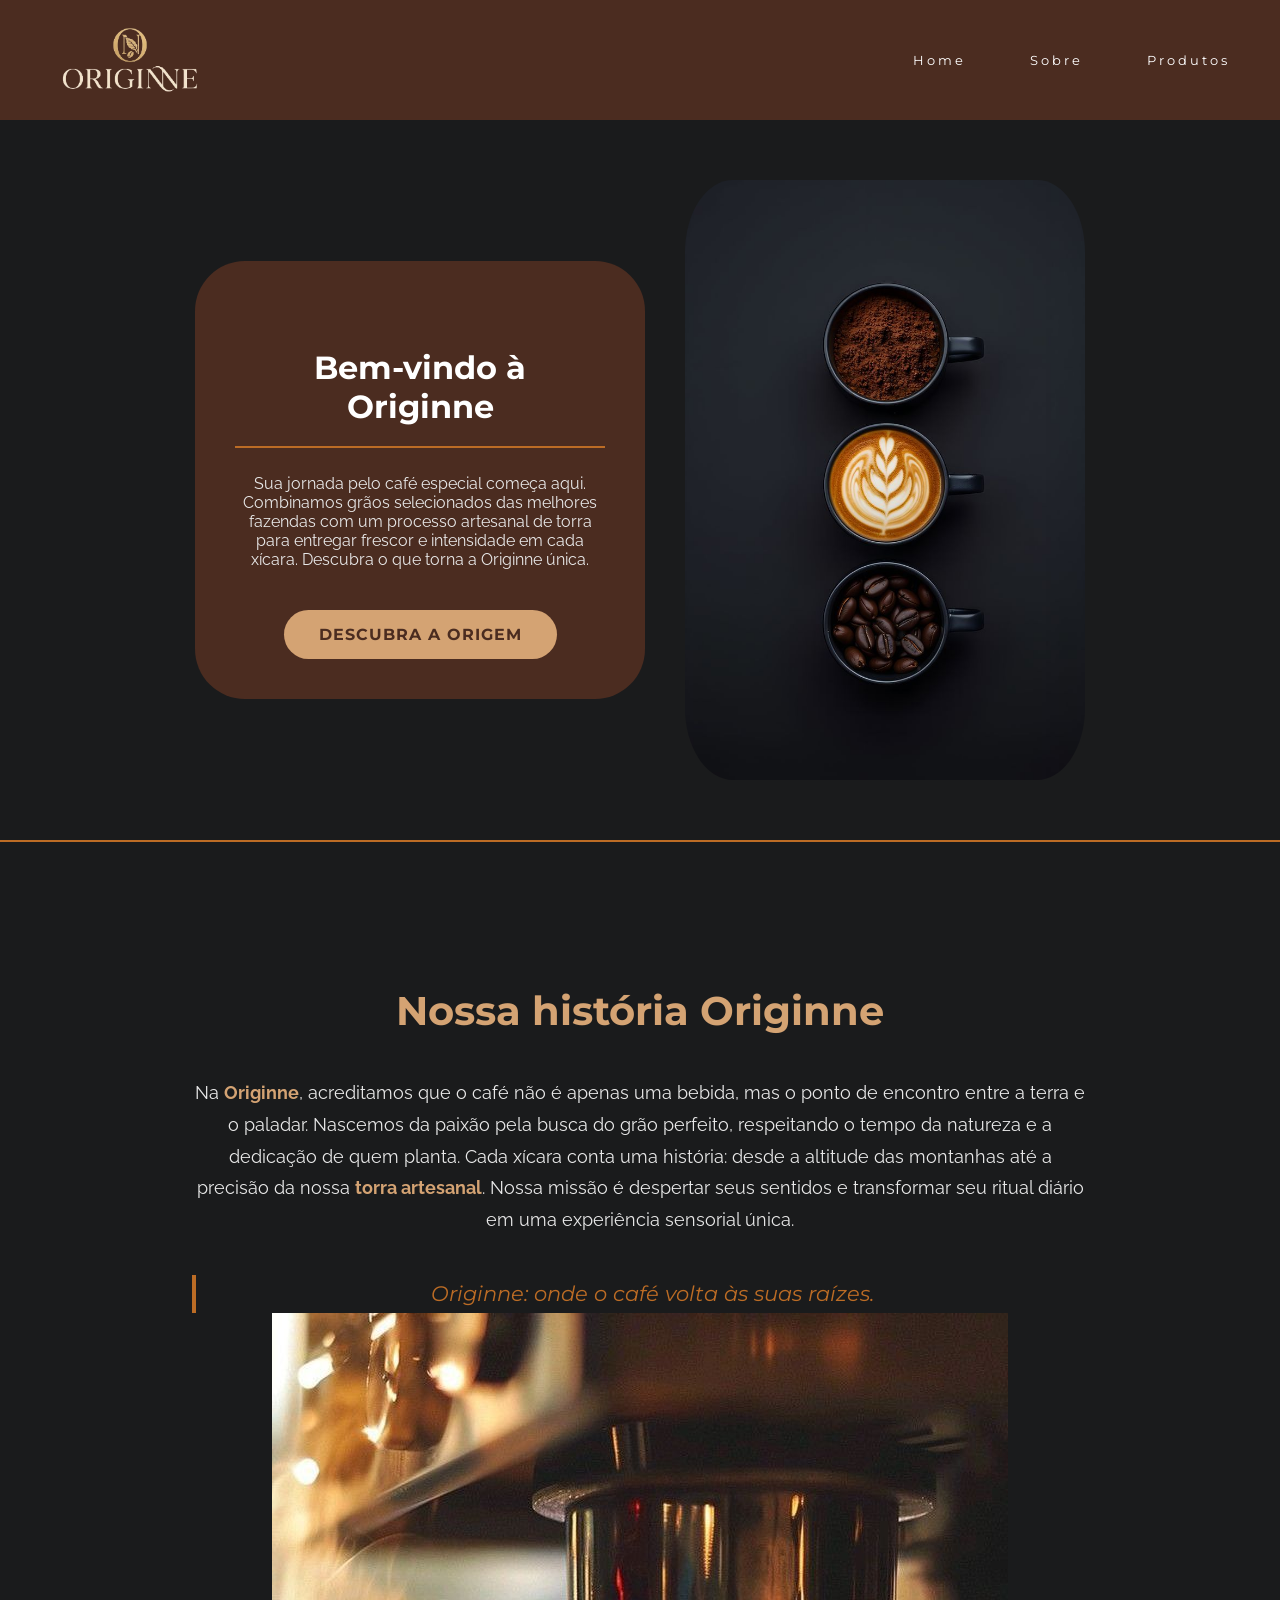
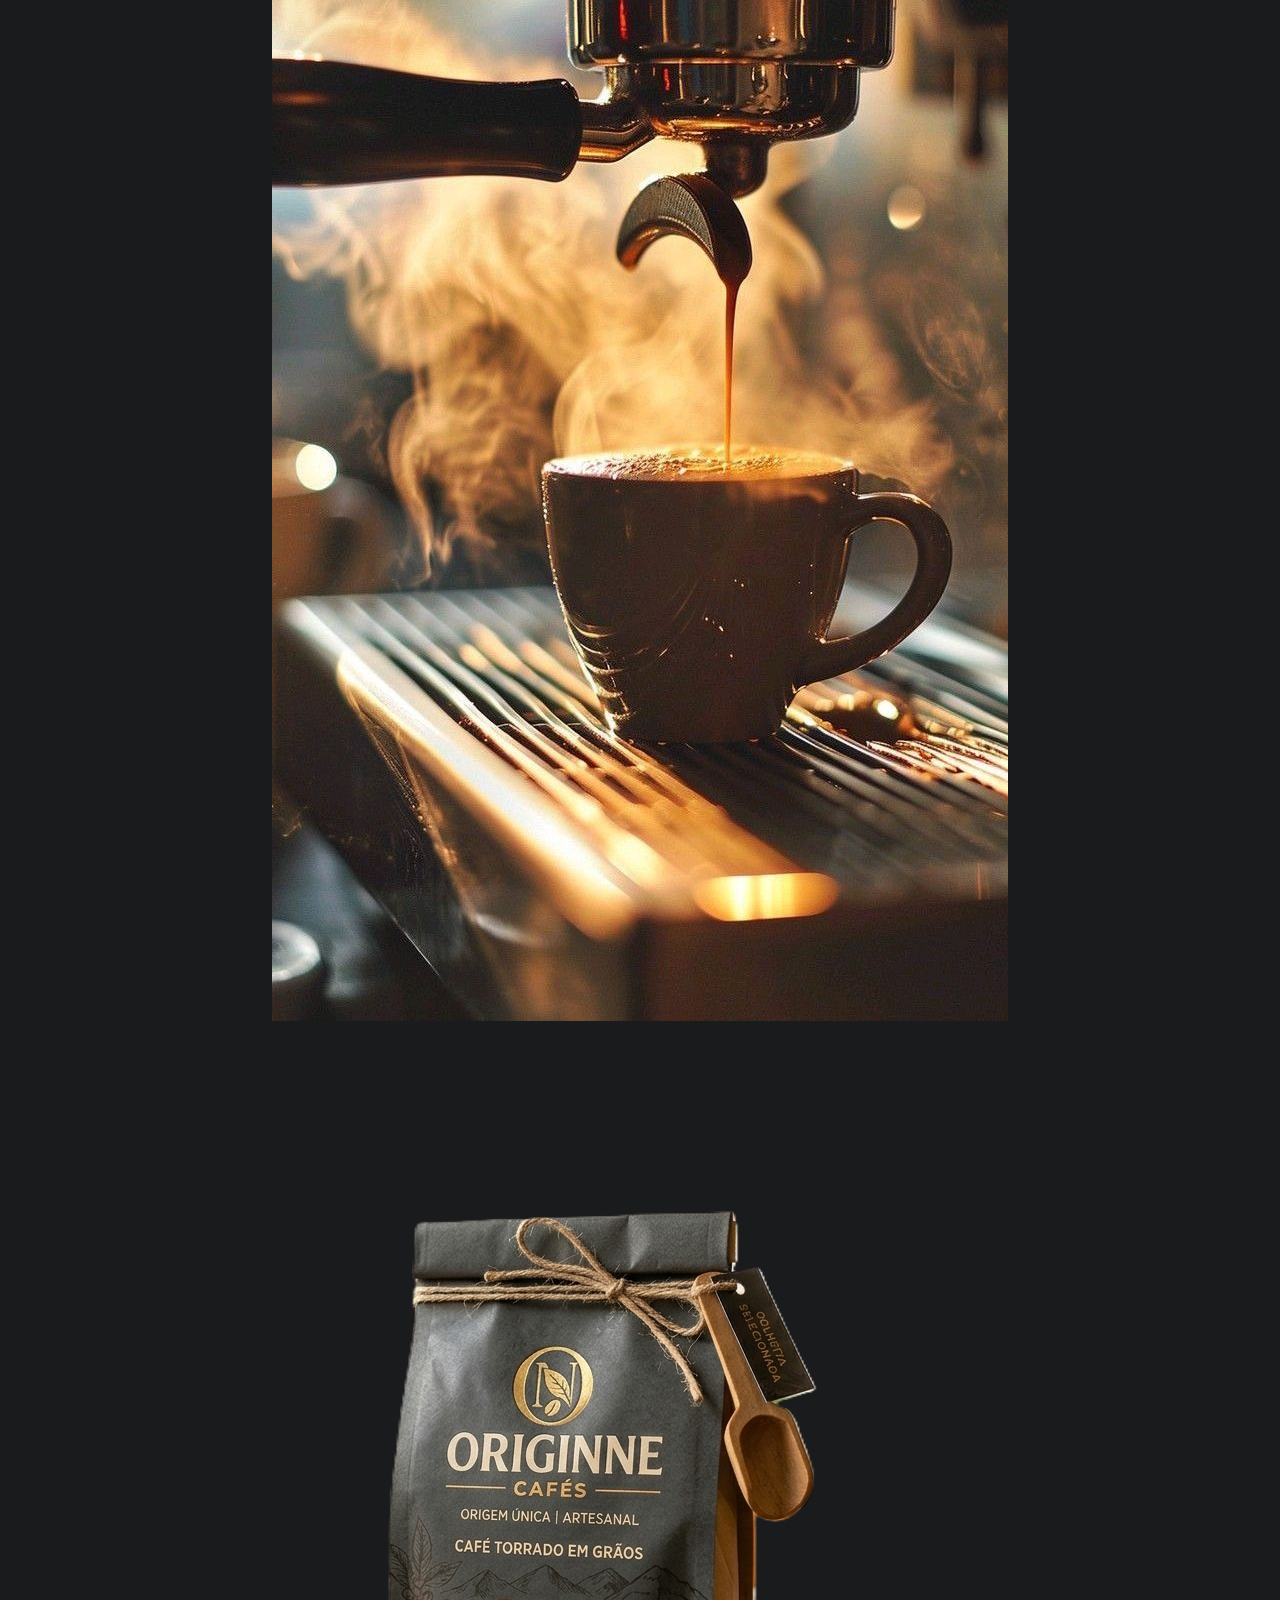
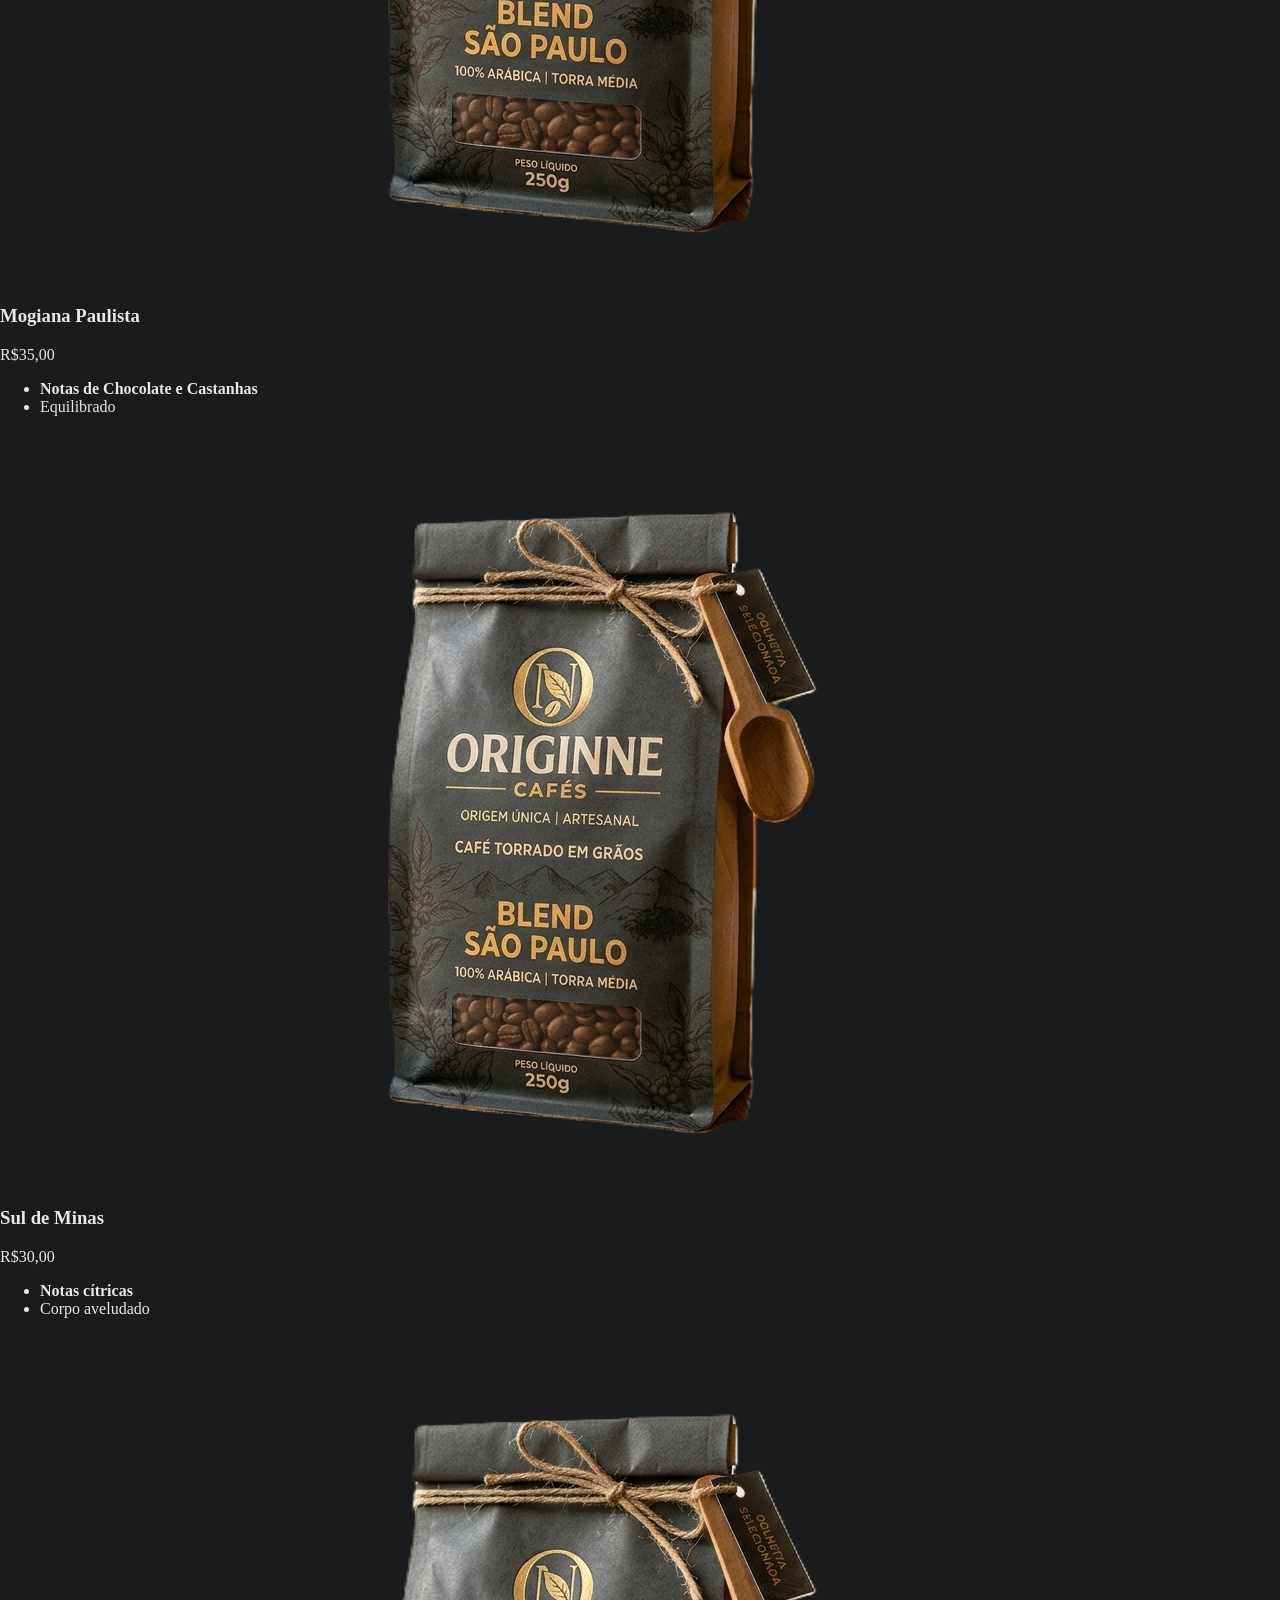
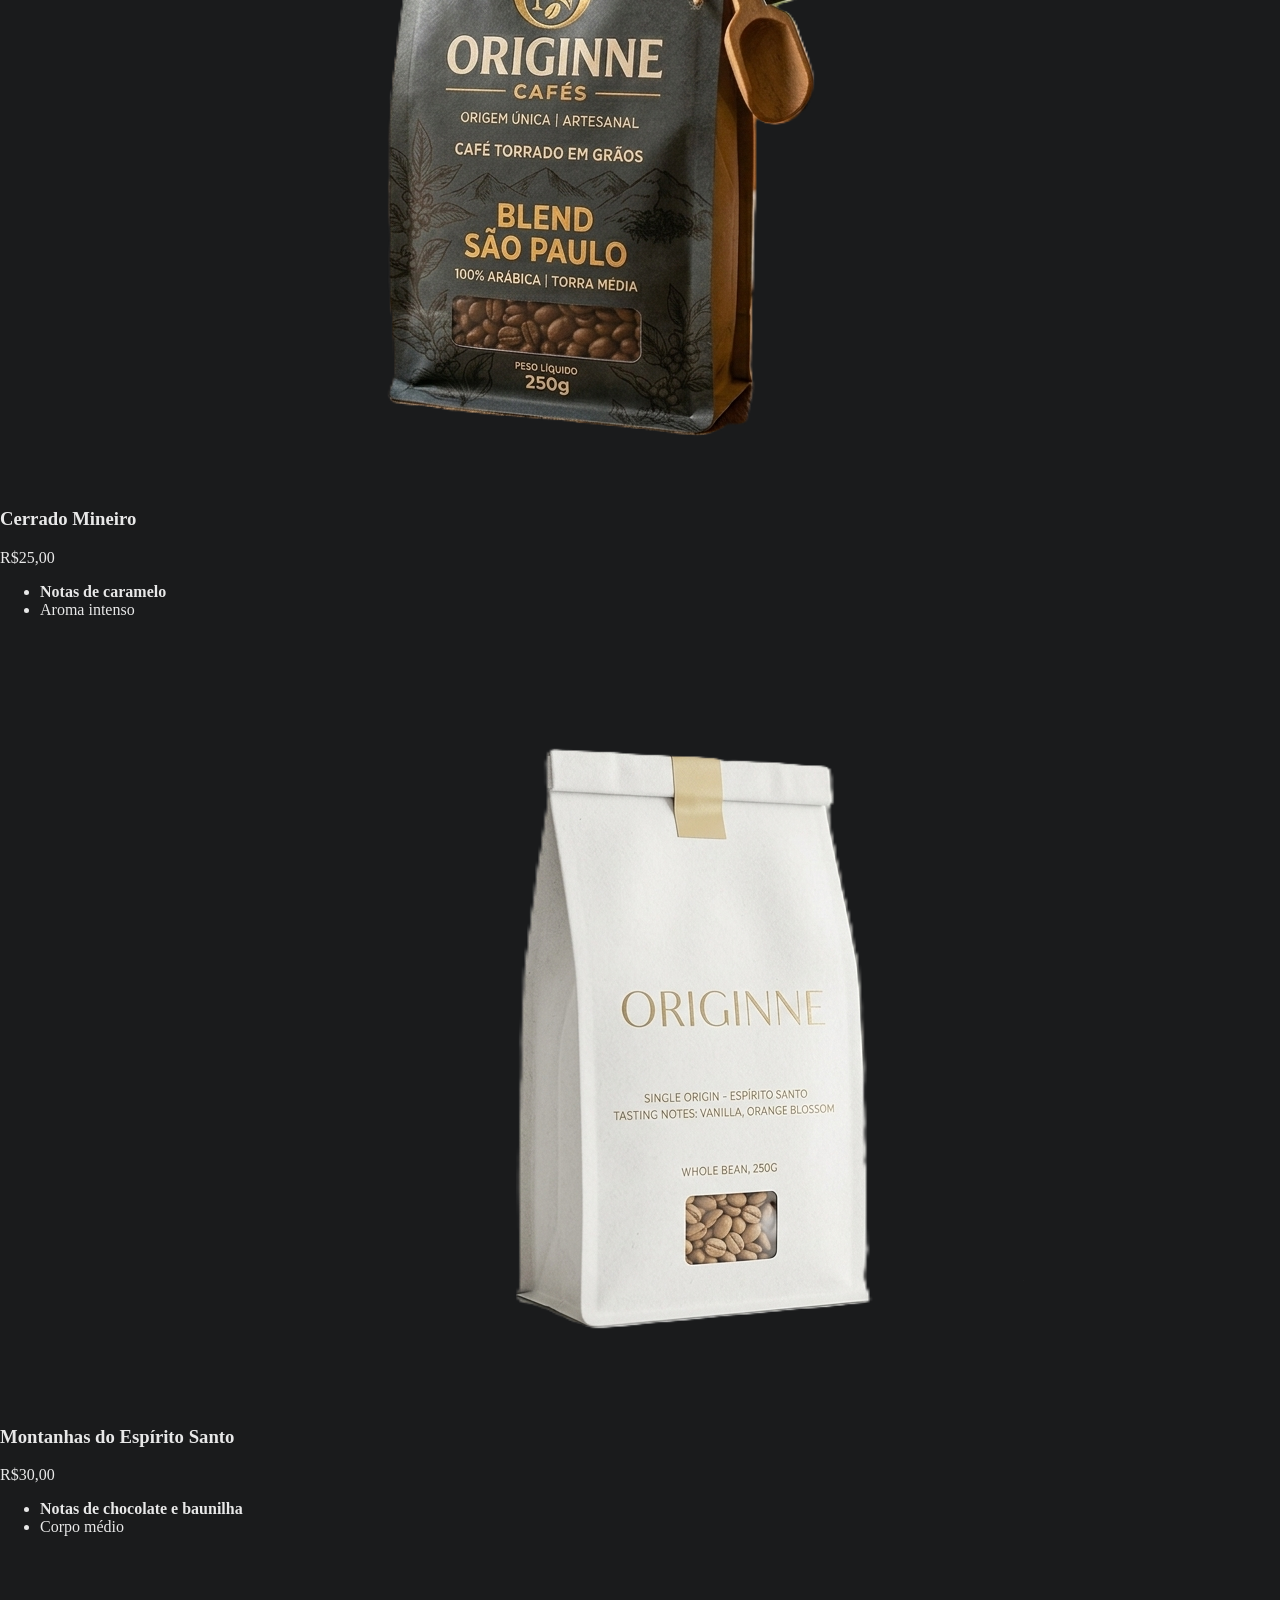
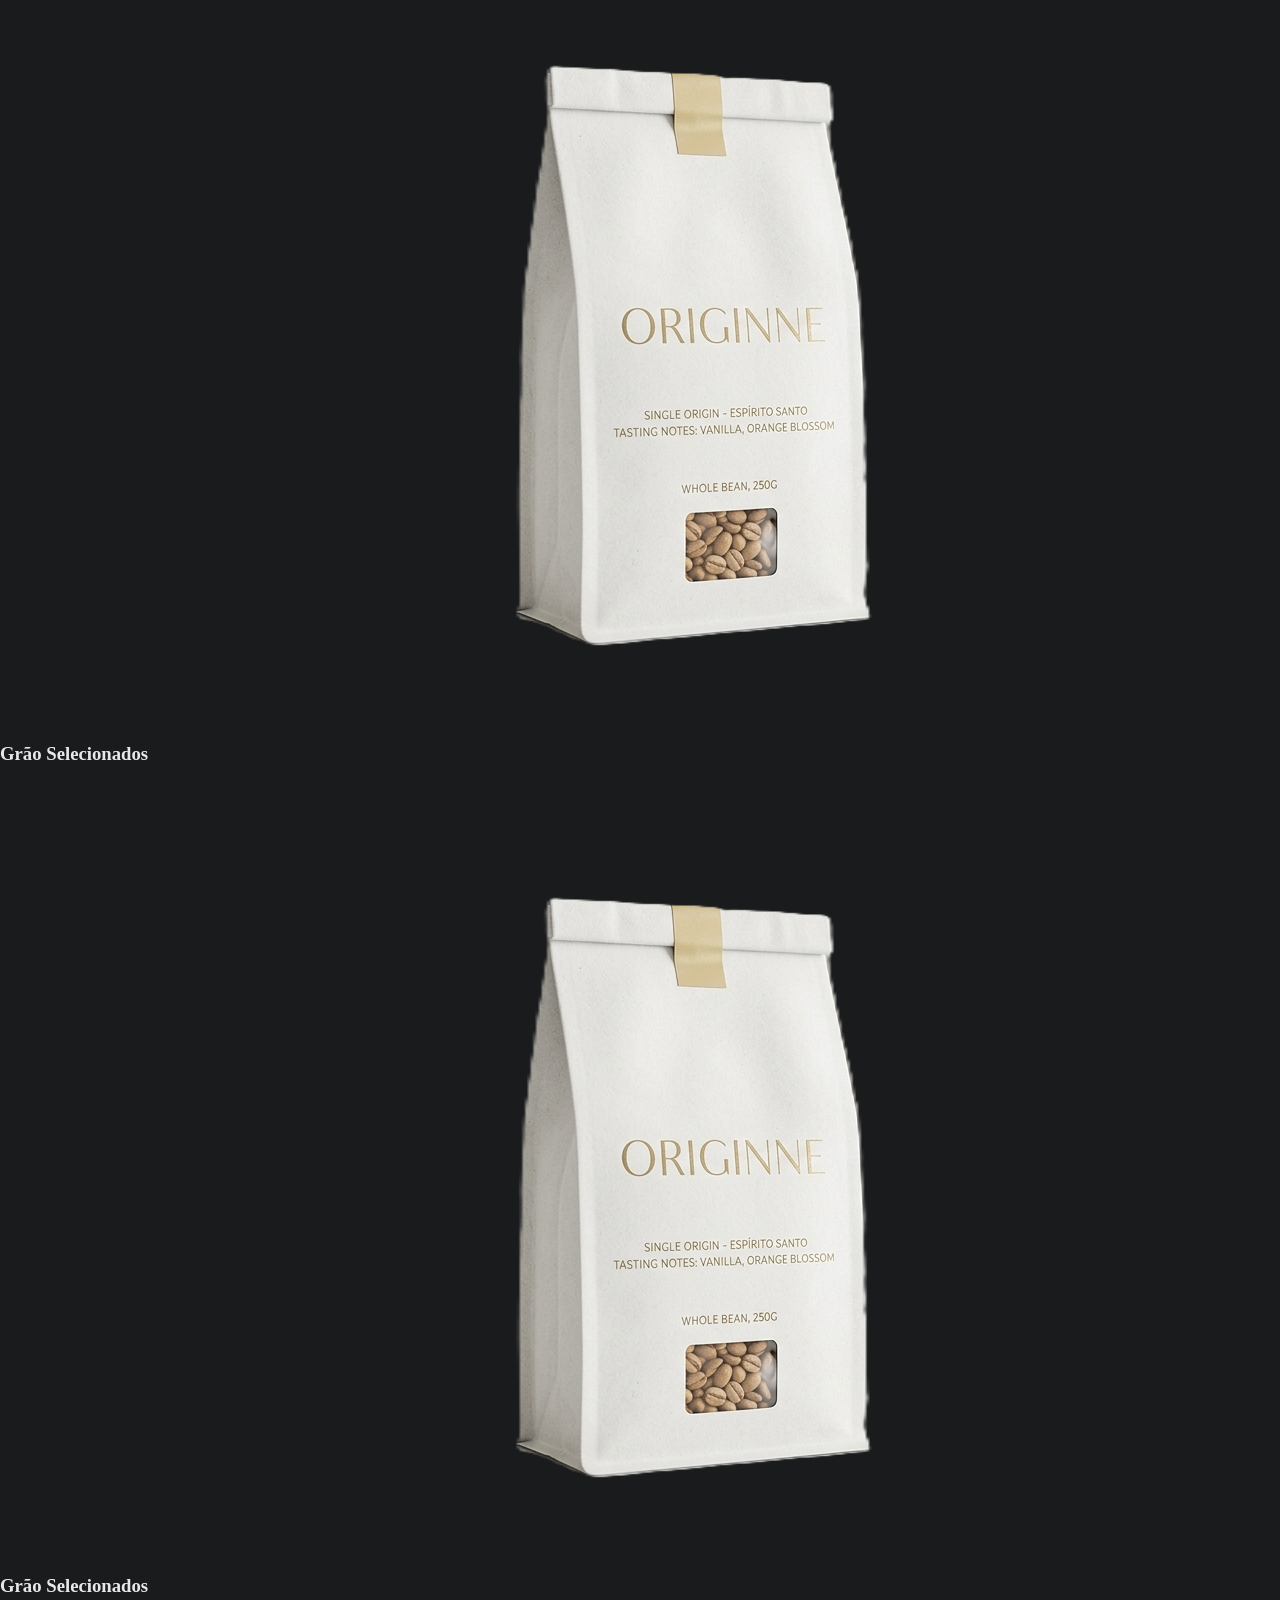
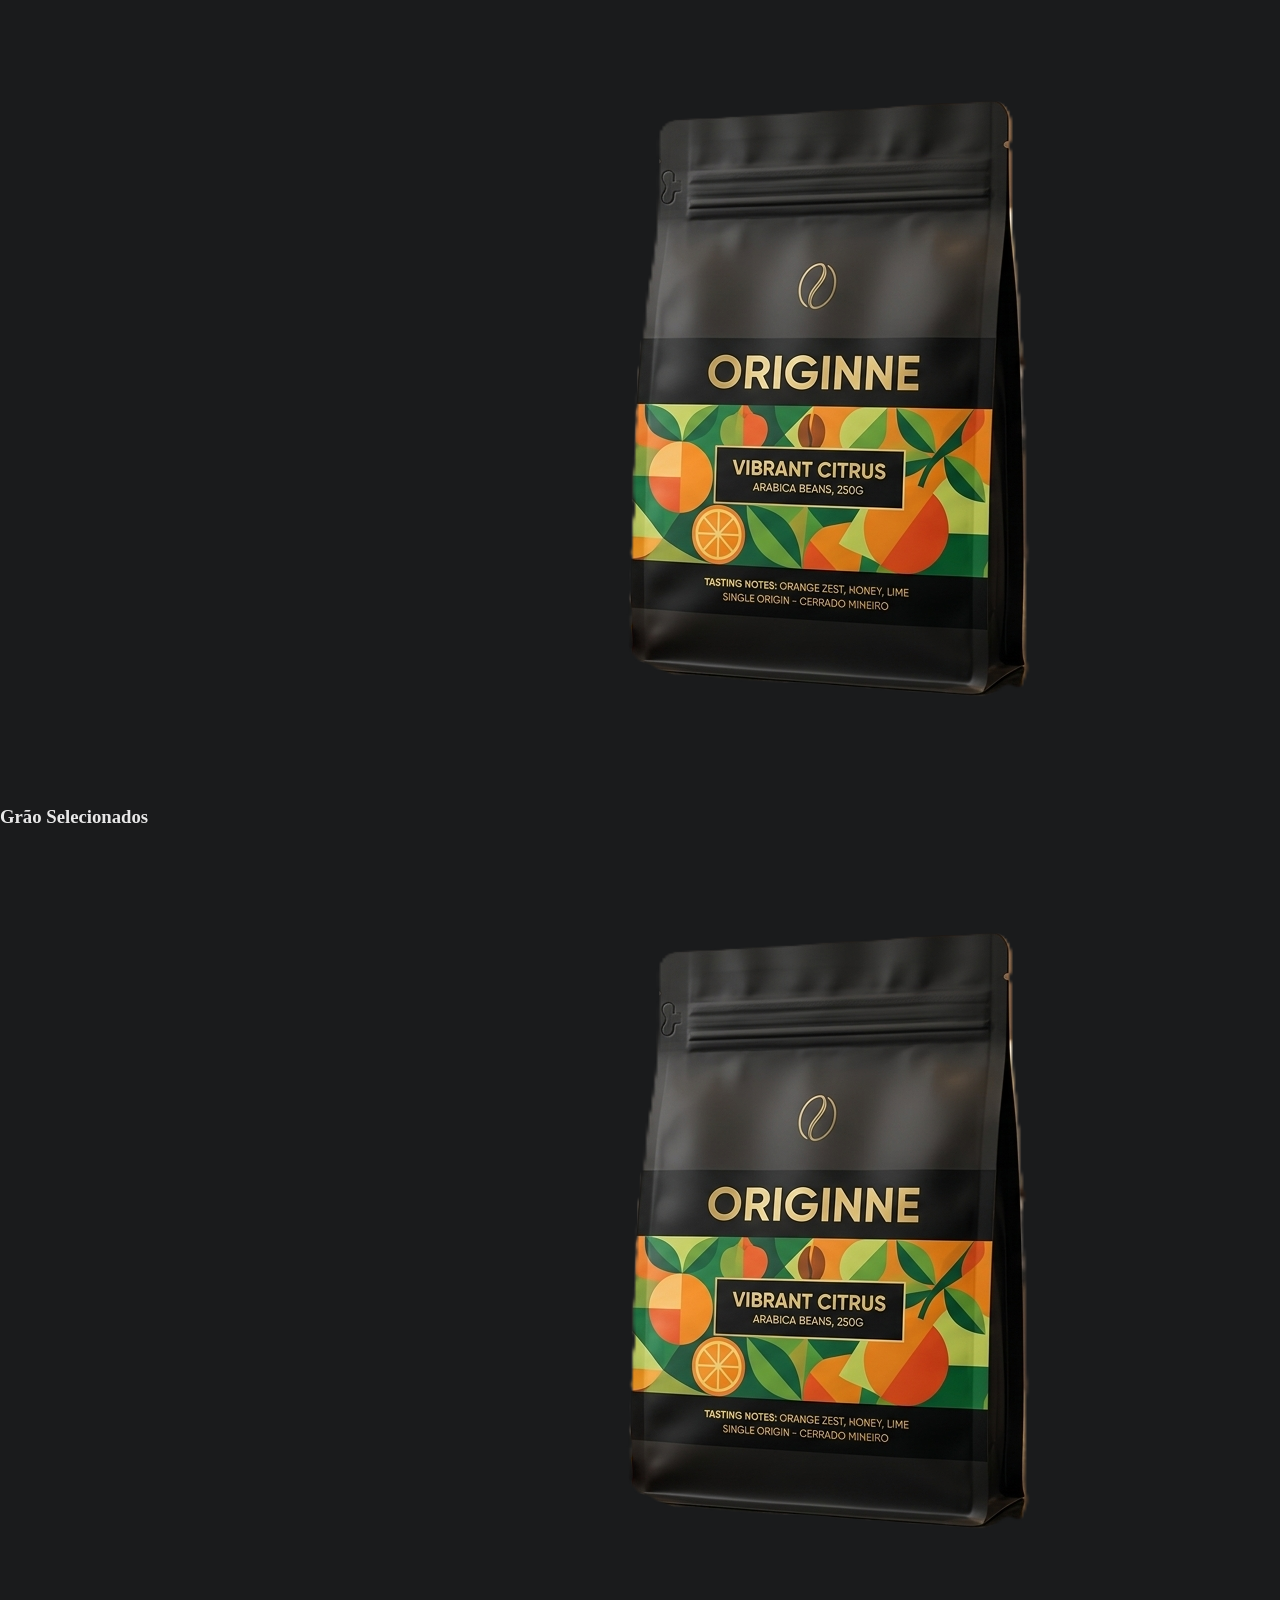
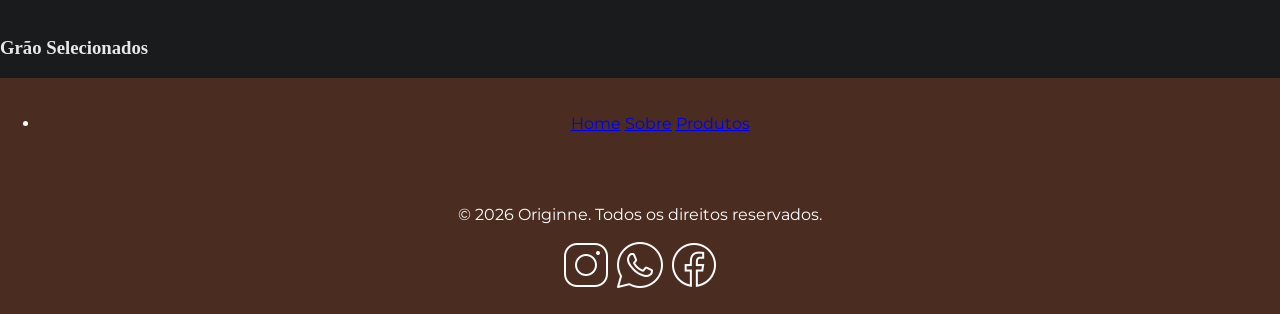
==== commit 11f99e61: "atualização" ====
--- a/index.html
+++ b/index.html
@@ -19,7 +19,7 @@
                 <nav class = "navegacao">
                     <a href="#home">Home</a>
                     <a href="#sobre">Sobre</a>
-                    <button onclick="window.location.href='produtos.html'">Produtos</button>
+                    <a href="#produtos">Produtos</a>
                 </nav>
         </div>
     </header>
@@ -39,13 +39,78 @@
             </div>
             <img src="img/cafe.jpeg" alt="Café" class="preparacafe">
     </section>
-    
+    <section id = "produtos">
+        <article class = "catag-item">
+            <div class = "icone"><img src="img/Produto.png" alt="Grão de café"></div>
+            <h3>Mogiana Paulista</h3>
+            <div> R$35,00</div>
+            <ul>
+                <li><strong>Notas de Chocolate e Castanhas</strong></li>
+                <li>Equilibrado</li>
+            </ul>
+        </article>
+        <article class = "catag-item">
+            <div class = "icone"><img src="img/Produto.png" alt = "fogo"></div> 
+            <h3>Sul de Minas</h3>
+            <div>R$30,00</div>
+            <ul>
+                <li><strong>Notas cítricas</strong></li>
+                <li>Corpo aveludado</li>
+            </ul>
+        </article>
+        <article class = "catag-item">
+            <div class = "icone"><img src="img/Produto.png" alt = "Planeta Terra"></div>
+             <h3>Cerrado Mineiro</h3>
+             <div>R$25,00</div>
+             <ul>
+                <li><strong>Notas de caramelo</strong></li>
+                <li>Aroma intenso</li>
+             </ul>
+        </article>
+         <article class = "catag-item">
+            <div class = "icone"><img src="img/Produto2.png" alt="Grão de café"></div>
+            <h3>Montanhas do Espírito Santo</h3>
+            <div>R$30,00</div>
+            <ul>
+                <li><strong>Notas de chocolate e baunilha</strong></li>
+                <li>Corpo médio</li>
+            </ul>
+        </article>
+         <article class = "catag-item">
+            <div class = "icone"><img src="img/Produto2.png" alt="Grão de café"></div>
+            <h3>Grão Selecionados</h3>
+        </article>
+         <article class = "catag-item">
+            <div class = "icone"><img src="img/Produto2.png" alt="Grão de café"></div>
+            <h3>Grão Selecionados</h3>
+        </article>
+         <article class = "catag-item">
+            <div class = "icone"><img src="img/Produto3.png" alt="Grão de café"></div>
+            <h3>Grão Selecionados</h3>
+        </article>
+         <article class = "catag-item">
+            <div class = "icone"><img src="img/Produto3.png" alt="Grão de café"></div>
+            <h3>Grão Selecionados</h3>
+        </article>
+    </section>
     <section>
         <div class="foot">
             <footer>
-                <p>&copy; 2026 Originne. Todos os direitos reservados.</p>
+                <ul>
+                    <li>
+                        <a href="#">Home</a>
+                        <a href="#">Sobre</a>
+                        <a href="#">Produtos</a>
+                    </li>
+                </ul>
             </footer>
         </div>
     </section>
+        <footer>
+            <p>&copy; 2026 Originne. Todos os direitos reservados.</p>
+            <img src="img/icons8-instagram-50.png" alt = "Ícone do Instagram">
+            <img src = "img/icons8-whatsapp-50.png" alt = "Ícone do WhatsApp">
+            <img src = "img/icons8-facebook-novo-50.png" alt = "Ícone do Facebook">
+        </footer>
 </body>
 </html>
--- a/style.css
+++ b/style.css
@@ -221,6 +221,7 @@
     font-family: 'Montserrat', sans-serif;
     margin-top: 40px solid var(--accent-color);
 }
+<<<<<<< HEAD
 
 #sobre img{
     width: 100%;
@@ -229,4 +230,10 @@
     border-radius: 12%;
     object-fit: cover;
     position: relative;   
-}+}
+=======
+footer img:hover{
+    transform: scale(1.1);
+    transition: transform 0.3s ease;
+}
+>>>>>>> refs/remotes/origin/main
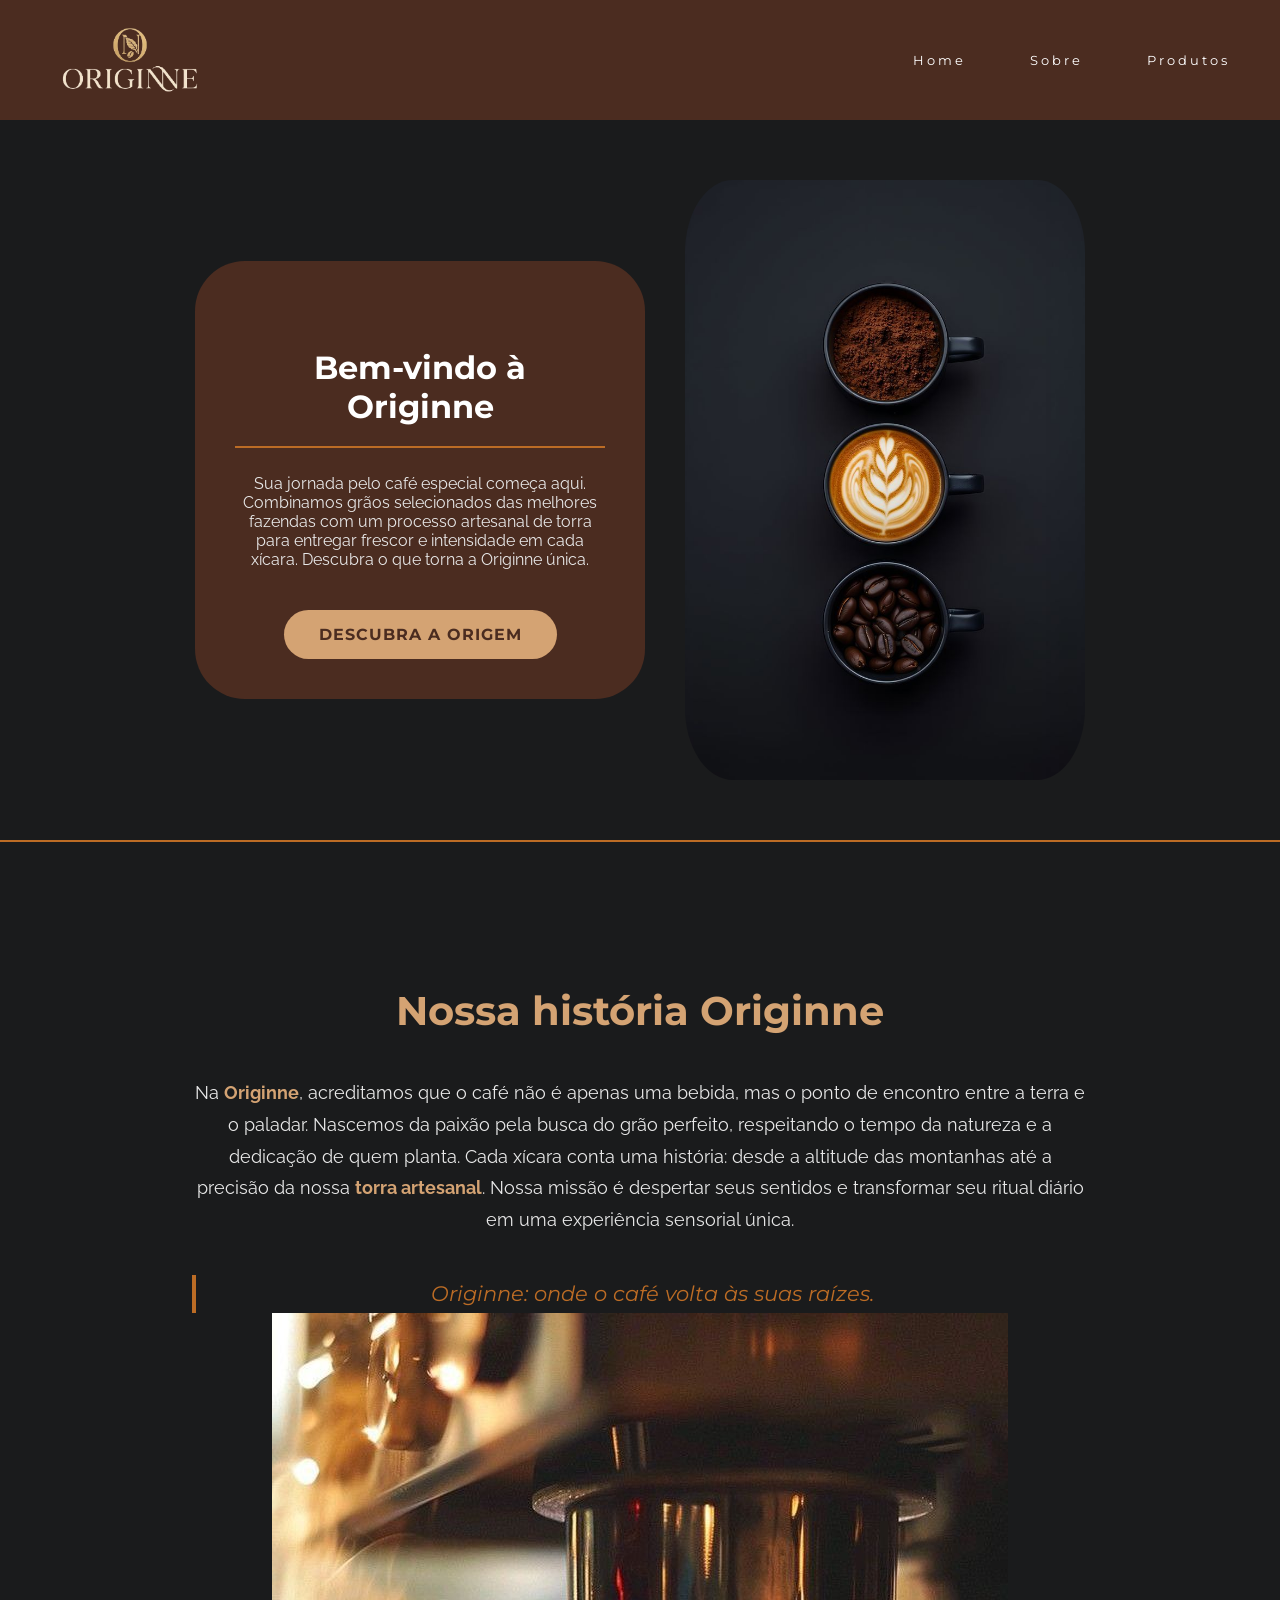
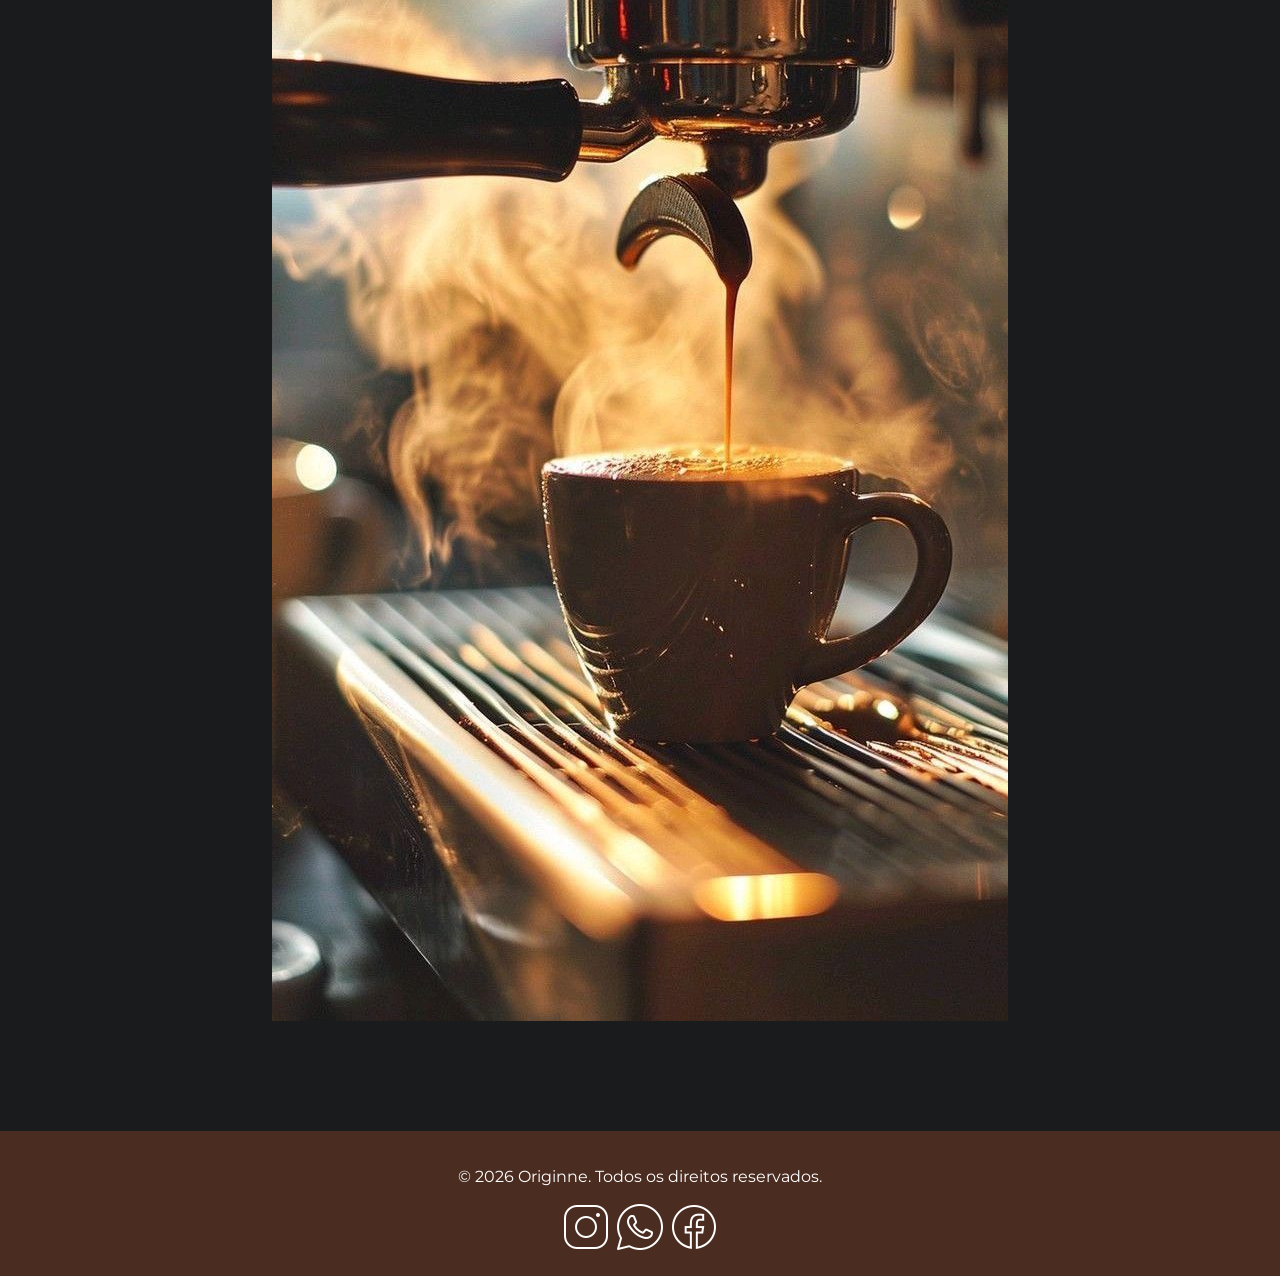
==== commit 0b4d9f90: "Menu produtos" ====
--- a/index.html
+++ b/index.html
@@ -19,7 +19,7 @@
                 <nav class = "navegacao">
                     <a href="#home">Home</a>
                     <a href="#sobre">Sobre</a>
-                    <a href="#produtos">Produtos</a>
+                    <a href="produtos.html">Produtos</a>
                 </nav>
         </div>
     </header>
@@ -39,78 +39,14 @@
             </div>
             <img src="img/cafe.jpeg" alt="Café" class="preparacafe">
     </section>
-    <section id = "produtos">
-        <article class = "catag-item">
-            <div class = "icone"><img src="img/Produto.png" alt="Grão de café"></div>
-            <h3>Mogiana Paulista</h3>
-            <div> R$35,00</div>
-            <ul>
-                <li><strong>Notas de Chocolate e Castanhas</strong></li>
-                <li>Equilibrado</li>
-            </ul>
-        </article>
-        <article class = "catag-item">
-            <div class = "icone"><img src="img/Produto.png" alt = "fogo"></div> 
-            <h3>Sul de Minas</h3>
-            <div>R$30,00</div>
-            <ul>
-                <li><strong>Notas cítricas</strong></li>
-                <li>Corpo aveludado</li>
-            </ul>
-        </article>
-        <article class = "catag-item">
-            <div class = "icone"><img src="img/Produto.png" alt = "Planeta Terra"></div>
-             <h3>Cerrado Mineiro</h3>
-             <div>R$25,00</div>
-             <ul>
-                <li><strong>Notas de caramelo</strong></li>
-                <li>Aroma intenso</li>
-             </ul>
-        </article>
-         <article class = "catag-item">
-            <div class = "icone"><img src="img/Produto2.png" alt="Grão de café"></div>
-            <h3>Montanhas do Espírito Santo</h3>
-            <div>R$30,00</div>
-            <ul>
-                <li><strong>Notas de chocolate e baunilha</strong></li>
-                <li>Corpo médio</li>
-            </ul>
-        </article>
-         <article class = "catag-item">
-            <div class = "icone"><img src="img/Produto2.png" alt="Grão de café"></div>
-            <h3>Grão Selecionados</h3>
-        </article>
-         <article class = "catag-item">
-            <div class = "icone"><img src="img/Produto2.png" alt="Grão de café"></div>
-            <h3>Grão Selecionados</h3>
-        </article>
-         <article class = "catag-item">
-            <div class = "icone"><img src="img/Produto3.png" alt="Grão de café"></div>
-            <h3>Grão Selecionados</h3>
-        </article>
-         <article class = "catag-item">
-            <div class = "icone"><img src="img/Produto3.png" alt="Grão de café"></div>
-            <h3>Grão Selecionados</h3>
-        </article>
-    </section>
-    <section>
-        <div class="foot">
+        <div class="foot">   
             <footer>
-                <ul>
-                    <li>
-                        <a href="#">Home</a>
-                        <a href="#">Sobre</a>
-                        <a href="#">Produtos</a>
-                    </li>
-                </ul>
+                <p>&copy; 2026 Originne. Todos os direitos reservados.</p>
+                <img src="img/icons8-instagram-50.png" alt = "Ícone do Instagram">
+                <img src = "img/icons8-whatsapp-50.png" alt = "Ícone do WhatsApp">
+                <img src = "img/icons8-facebook-novo-50.png" alt = "Ícone do Facebook">
             </footer>
         </div>
     </section>
-        <footer>
-            <p>&copy; 2026 Originne. Todos os direitos reservados.</p>
-            <img src="img/icons8-instagram-50.png" alt = "Ícone do Instagram">
-            <img src = "img/icons8-whatsapp-50.png" alt = "Ícone do WhatsApp">
-            <img src = "img/icons8-facebook-novo-50.png" alt = "Ícone do Facebook">
-        </footer>
 </body>
 </html>
--- a/style.css
+++ b/style.css
@@ -221,9 +221,8 @@
     font-family: 'Montserrat', sans-serif;
     margin-top: 40px solid var(--accent-color);
 }
-<<<<<<< HEAD
-
-#sobre img{
+
+#sogitbre img{
     width: 100%;
     max-width: 600px;
     max-height: 600px;
@@ -231,9 +230,3 @@
     object-fit: cover;
     position: relative;   
 }
-=======
-footer img:hover{
-    transform: scale(1.1);
-    transition: transform 0.3s ease;
-}
->>>>>>> refs/remotes/origin/main
